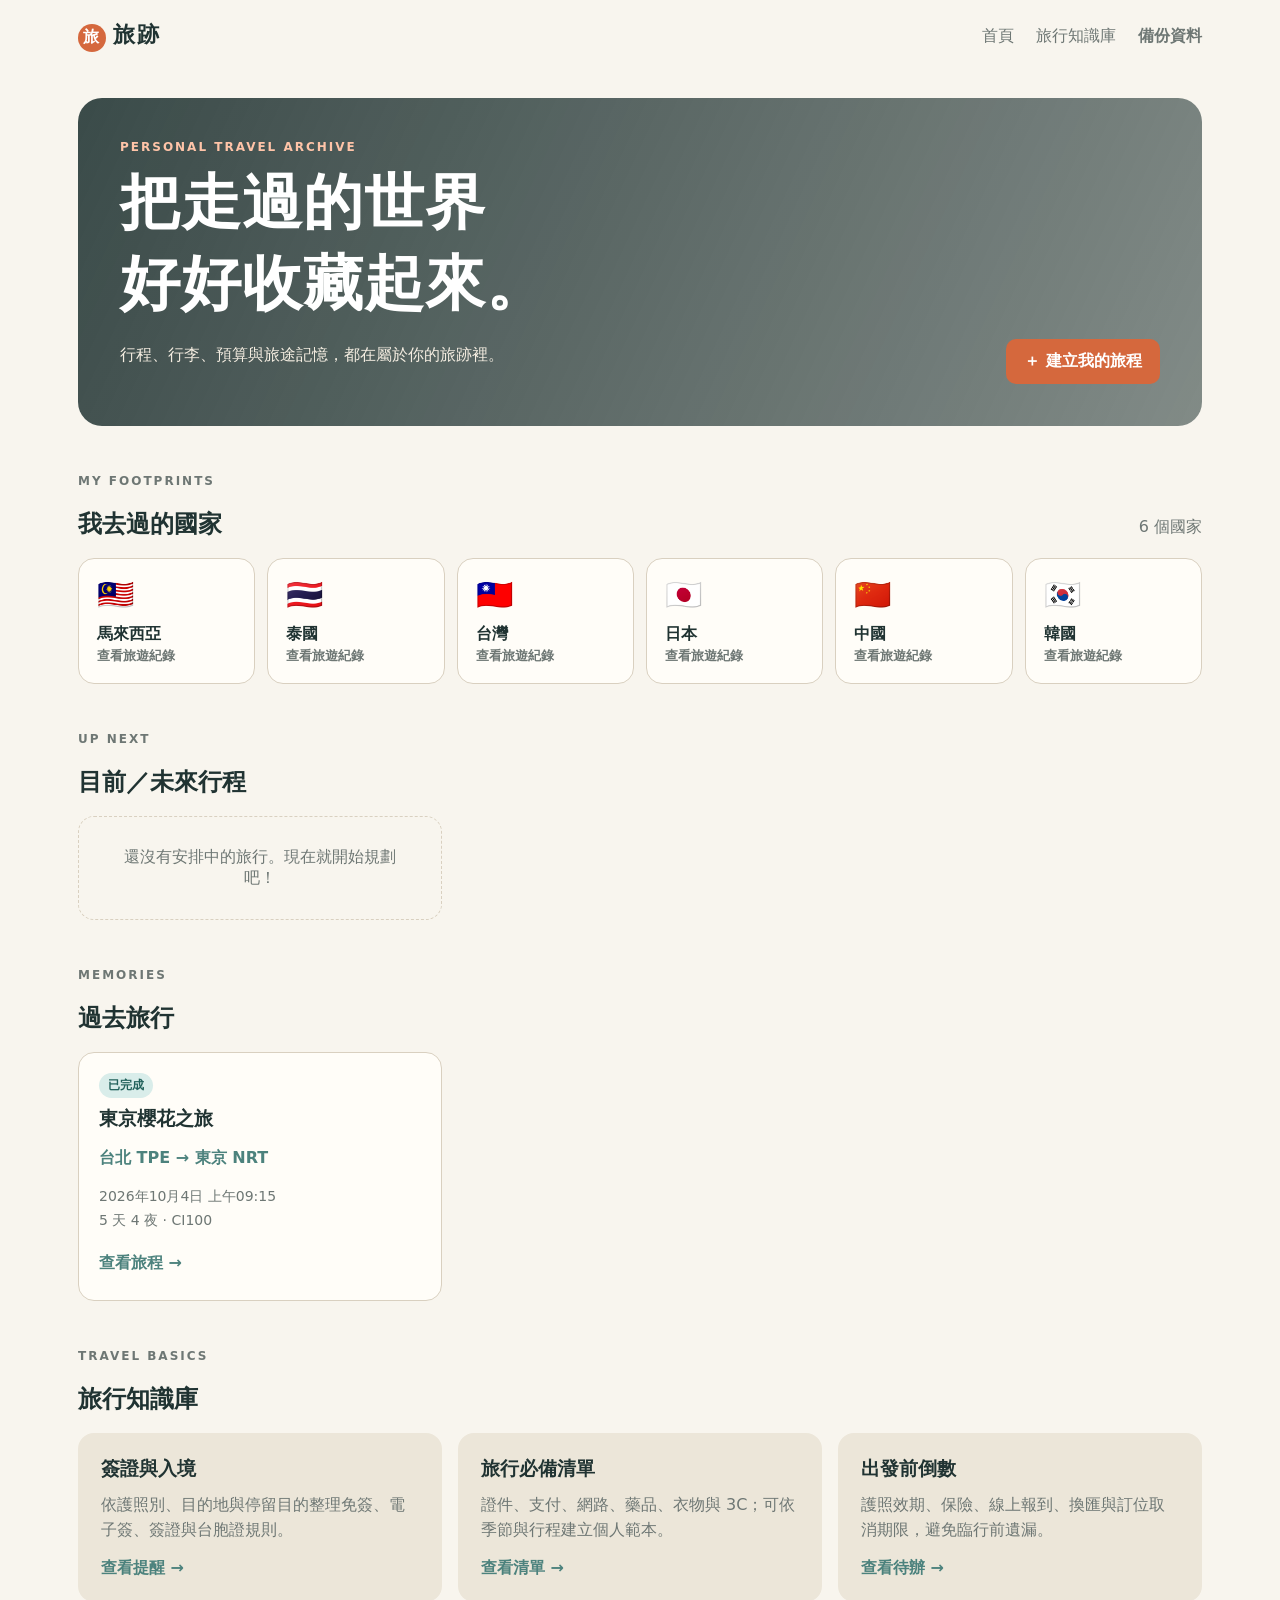
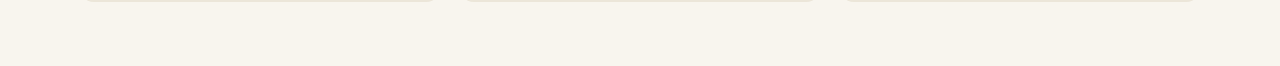
==== index.html @ 3a5c4a13 "Add files via upload" ====
<!doctype html>
<html lang="zh-Hant">
<head>
  <meta charset="UTF-8" />
  <meta name="viewport" content="width=device-width, initial-scale=1.0" />
  <title>旅跡｜我的旅行記錄</title>
  <link rel="stylesheet" href="styles.css" />
</head>
<body>
  <header class="topbar">
    <a class="brand" href="#home" aria-label="旅跡首頁"><span>旅</span>旅跡</a>
    <nav><a href="#home">首頁</a><a href="#knowledge">旅行知識庫</a><button id="backupBtn" class="link-button">備份資料</button></nav>
  </header>
  <main id="app"></main>
  <dialog id="tripDialog">
    <form id="tripForm" method="dialog">
      <div class="dialog-heading"><div><p class="eyebrow">新增旅程</p><h2>把下一段旅程寫下來</h2></div><button class="icon-button" value="cancel" aria-label="關閉">×</button></div>
      <div class="form-grid">
        <label>旅程標題<input required name="title" placeholder="例如：東京櫻花之旅" /></label>
        <label>目的國家<input required name="country" list="countryList" placeholder="日本" /></label>
        <label>出發地／機場<input required name="origin" placeholder="台北 TPE" /></label>
        <label>抵達地／機場<input required name="destination" placeholder="東京 NRT" /></label>
        <label>出發時間<input required name="startAt" type="datetime-local" /></label>
        <label>返程時間<input required name="endAt" type="datetime-local" /></label>
        <label>航空公司<input name="airline" placeholder="中華航空" /></label>
        <label>航班號碼<input name="flight" placeholder="CI100" /></label>
        <label>旅伴<input name="companions" placeholder="可輸入多位旅伴" /></label>
        <label>預算<input name="budget" type="number" min="0" placeholder="30000" /></label>
      </div>
      <fieldset><legend>自訂欄位</legend><div id="customFields"></div><button type="button" class="text-action" id="addFieldBtn">＋ 新增欄位</button></fieldset>
      <div class="dialog-actions"><button value="cancel" class="secondary">取消</button><button id="saveTripBtn" value="default">建立旅程</button></div>
    </form>
  </dialog>
  <datalist id="countryList"><option>馬來西亞</option><option>泰國</option><option>台灣</option><option>日本</option><option>中國</option><option>韓國</option></datalist>
  <input id="importInput" type="file" accept="application/json" hidden />
  <script src="app.js"></script>
</body>
</html>
---- styles.css ----
:root { --ink:#203332; --paper:#f8f5ee; --soft:#ece6d9; --orange:#d5683d; --teal:#4c827d; --line:#d9d0c0; --muted:#6e7774; }
* { box-sizing:border-box; } body { margin:0; background:var(--paper); color:var(--ink); font-family:"Microsoft JhengHei","Noto Sans TC",system-ui,sans-serif; } button,input { font:inherit; } button { cursor:pointer; }
.topbar { height:72px; display:flex; align-items:center; justify-content:space-between; max-width:1180px; margin:auto; padding:0 28px; } .brand { color:var(--ink); text-decoration:none; font-weight:800; font-size:22px; letter-spacing:2px; } .brand span { display:inline-grid; place-items:center; width:28px; height:28px; margin-right:7px; border-radius:50%; background:var(--orange); color:white; font-size:16px; }
nav { display:flex; gap:22px; align-items:center; } nav a,.link-button { border:0; background:none; color:var(--muted); text-decoration:none; padding:5px 0; }
main { max-width:1180px; padding:26px 28px 64px; margin:auto; } .hero { min-height:285px; padding:42px; display:flex; align-items:end; justify-content:space-between; background:linear-gradient(115deg,rgba(32,51,50,.88),rgba(32,51,50,.55)),url('https://images.unsplash.com/photo-1469474968028-56623f02e42e?auto=format&fit=crop&w=1600&q=80') center/cover; color:#fff; border-radius:24px; } .eyebrow { color:var(--orange); letter-spacing:2px; font-size:12px; font-weight:700; margin:0 0 9px; } .hero .eyebrow { color:#ffc4a8; } h1 { font-size:clamp(34px,5vw,60px); margin:0; letter-spacing:1px; } h2 { margin:0 0 18px; font-size:24px; } .hero p:last-child { max-width:530px; line-height:1.7; color:#f4ede1; }
button { border:0; border-radius:10px; padding:12px 18px; background:var(--orange); color:#fff; font-weight:700; } button:hover { filter:brightness(.95); } .secondary { background:var(--soft); color:var(--ink); } .section { margin-top:48px; } .section-title { display:flex; align-items:end; justify-content:space-between; gap:12px; } .section-title p { margin:0 0 20px; color:var(--muted); }
.country-grid { display:grid; grid-template-columns:repeat(6,1fr); gap:12px; } .country { min-height:120px; border:1px solid var(--line); border-radius:16px; background:#fffdf8; padding:18px; text-align:left; color:var(--ink); } .country:hover { border-color:var(--teal); transform:translateY(-2px); } .flag { font-size:30px; display:block; margin-bottom:12px; }.country small { color:var(--muted); }
.trip-grid { display:grid; grid-template-columns:repeat(3,1fr); gap:16px; } .trip-card { background:#fffdf8; border:1px solid var(--line); border-radius:16px; padding:20px; } .trip-card h3 { margin:8px 0; font-size:19px; }.trip-card .route { color:var(--teal); font-weight:700; }.meta { font-size:14px; color:var(--muted); line-height:1.7; }.status { display:inline-block; padding:4px 9px; border-radius:20px; background:#d9edea; color:#24635d; font-size:12px; font-weight:700; }.empty { border:1px dashed var(--line); border-radius:16px; padding:30px; text-align:center; color:var(--muted); }
.knowledge { display:grid; grid-template-columns:repeat(3,1fr); gap:16px; }.knowledge article { padding:23px; background:var(--soft); border-radius:16px; }.knowledge h3{margin:0 0 10px}.knowledge p{color:var(--muted);line-height:1.6;margin:0}.knowledge a{display:inline-block;margin-top:15px;color:var(--teal);font-weight:700;text-decoration:none}
dialog { width:min(760px,calc(100% - 30px)); border:0; border-radius:20px; padding:0; box-shadow:0 24px 80px #1b292855; } dialog::backdrop { background:#20333288; } dialog form { padding:28px; }.dialog-heading { display:flex; justify-content:space-between; align-items:start; }.dialog-heading h2{margin:0}.icon-button{background:transparent;color:var(--ink);font-size:28px;padding:0;line-height:1}.form-grid{display:grid;grid-template-columns:1fr 1fr;gap:15px;margin:25px 0}label{display:grid;gap:7px;font-size:14px;font-weight:700}input{width:100%;border:1px solid var(--line);border-radius:9px;padding:10px;background:#fffdf8;color:var(--ink)}fieldset{border:1px solid var(--line);border-radius:12px;padding:15px}legend{font-weight:700}.custom-row{display:grid;grid-template-columns:1fr 1fr auto;gap:8px;margin-bottom:8px}.text-action{background:transparent;color:var(--teal);padding:6px 0}.dialog-actions{display:flex;justify-content:end;gap:10px;margin-top:24px}
.detail-head { display:flex; justify-content:space-between; align-items:flex-start; gap:20px; }.detail-head h1{font-size:42px}.back{border:0;background:transparent;padding:0;color:var(--teal);font-weight:700}.notice-grid{display:grid;grid-template-columns:repeat(3,1fr);gap:15px}.notice{background:#fffdf8;border-left:4px solid var(--orange);padding:17px;border-radius:0 12px 12px 0}.notice p{color:var(--muted);margin:8px 0 0;line-height:1.6}.itinerary-row{display:grid;grid-template-columns:110px 1fr 1fr 1.5fr;gap:12px;padding:15px 0;border-bottom:1px solid var(--line)}
@media(max-width:750px){.topbar,main{padding-left:18px;padding-right:18px}.topbar nav a{display:none}.hero{padding:28px;min-height:320px;display:block}.hero button{margin-top:15px}.country-grid{grid-template-columns:repeat(2,1fr)}.trip-grid,.knowledge,.notice-grid{grid-template-columns:1fr}.form-grid{grid-template-columns:1fr}.itinerary-row{grid-template-columns:82px 1fr}.itinerary-row span:last-child{grid-column:2}.detail-head{display:block}.detail-head button{margin-top:15px}}
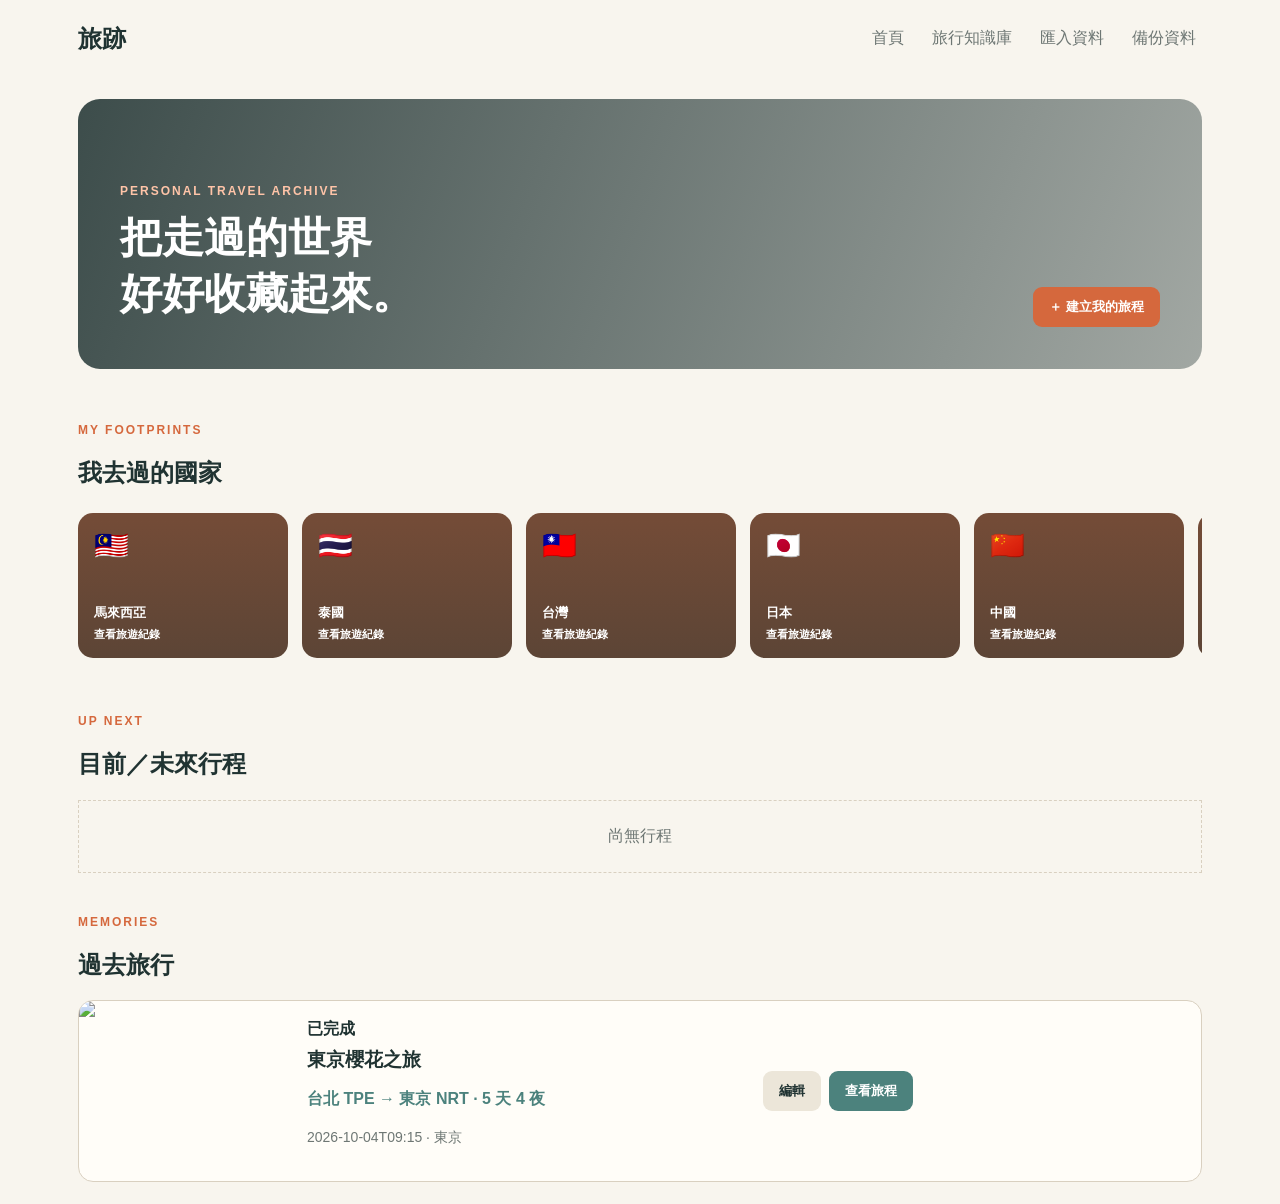
==== commit f6b8954a: "2.0" ====
--- a/index.html
+++ b/index.html
@@ -1,38 +1 @@
-<!doctype html>
-<html lang="zh-Hant">
-<head>
-  <meta charset="UTF-8" />
-  <meta name="viewport" content="width=device-width, initial-scale=1.0" />
-  <title>旅跡｜我的旅行記錄</title>
-  <link rel="stylesheet" href="styles.css" />
-</head>
-<body>
-  <header class="topbar">
-    <a class="brand" href="#home" aria-label="旅跡首頁"><span>旅</span>旅跡</a>
-    <nav><a href="#home">首頁</a><a href="#knowledge">旅行知識庫</a><button id="backupBtn" class="link-button">備份資料</button></nav>
-  </header>
-  <main id="app"></main>
-  <dialog id="tripDialog">
-    <form id="tripForm" method="dialog">
-      <div class="dialog-heading"><div><p class="eyebrow">新增旅程</p><h2>把下一段旅程寫下來</h2></div><button class="icon-button" value="cancel" aria-label="關閉">×</button></div>
-      <div class="form-grid">
-        <label>旅程標題<input required name="title" placeholder="例如：東京櫻花之旅" /></label>
-        <label>目的國家<input required name="country" list="countryList" placeholder="日本" /></label>
-        <label>出發地／機場<input required name="origin" placeholder="台北 TPE" /></label>
-        <label>抵達地／機場<input required name="destination" placeholder="東京 NRT" /></label>
-        <label>出發時間<input required name="startAt" type="datetime-local" /></label>
-        <label>返程時間<input required name="endAt" type="datetime-local" /></label>
-        <label>航空公司<input name="airline" placeholder="中華航空" /></label>
-        <label>航班號碼<input name="flight" placeholder="CI100" /></label>
-        <label>旅伴<input name="companions" placeholder="可輸入多位旅伴" /></label>
-        <label>預算<input name="budget" type="number" min="0" placeholder="30000" /></label>
-      </div>
-      <fieldset><legend>自訂欄位</legend><div id="customFields"></div><button type="button" class="text-action" id="addFieldBtn">＋ 新增欄位</button></fieldset>
-      <div class="dialog-actions"><button value="cancel" class="secondary">取消</button><button id="saveTripBtn" value="default">建立旅程</button></div>
-    </form>
-  </dialog>
-  <datalist id="countryList"><option>馬來西亞</option><option>泰國</option><option>台灣</option><option>日本</option><option>中國</option><option>韓國</option></datalist>
-  <input id="importInput" type="file" accept="application/json" hidden />
-  <script src="app.js"></script>
-</body>
-</html>
+<!doctype html><html lang="zh-Hant"><head><meta charset="UTF-8"><meta name="viewport" content="width=device-width,initial-scale=1"><title>旅跡｜旅行記錄</title><link rel="stylesheet" href="styles.css"></head><body><header><a href="#home" class="brand">旅跡</a><nav><a href="#home">首頁</a><a href="#knowledge">旅行知識庫</a><button id="import">匯入資料</button><button id="backup">備份資料</button></nav></header><main id="app"></main><input id="file" type="file" accept="application/json" hidden><dialog id="modal"></dialog><script src="app.js"></script></body></html>
--- a/styles.css
+++ b/styles.css
@@ -1,12 +1 @@
-:root { --ink:#203332; --paper:#f8f5ee; --soft:#ece6d9; --orange:#d5683d; --teal:#4c827d; --line:#d9d0c0; --muted:#6e7774; }
-* { box-sizing:border-box; } body { margin:0; background:var(--paper); color:var(--ink); font-family:"Microsoft JhengHei","Noto Sans TC",system-ui,sans-serif; } button,input { font:inherit; } button { cursor:pointer; }
-.topbar { height:72px; display:flex; align-items:center; justify-content:space-between; max-width:1180px; margin:auto; padding:0 28px; } .brand { color:var(--ink); text-decoration:none; font-weight:800; font-size:22px; letter-spacing:2px; } .brand span { display:inline-grid; place-items:center; width:28px; height:28px; margin-right:7px; border-radius:50%; background:var(--orange); color:white; font-size:16px; }
-nav { display:flex; gap:22px; align-items:center; } nav a,.link-button { border:0; background:none; color:var(--muted); text-decoration:none; padding:5px 0; }
-main { max-width:1180px; padding:26px 28px 64px; margin:auto; } .hero { min-height:285px; padding:42px; display:flex; align-items:end; justify-content:space-between; background:linear-gradient(115deg,rgba(32,51,50,.88),rgba(32,51,50,.55)),url('https://images.unsplash.com/photo-1469474968028-56623f02e42e?auto=format&fit=crop&w=1600&q=80') center/cover; color:#fff; border-radius:24px; } .eyebrow { color:var(--orange); letter-spacing:2px; font-size:12px; font-weight:700; margin:0 0 9px; } .hero .eyebrow { color:#ffc4a8; } h1 { font-size:clamp(34px,5vw,60px); margin:0; letter-spacing:1px; } h2 { margin:0 0 18px; font-size:24px; } .hero p:last-child { max-width:530px; line-height:1.7; color:#f4ede1; }
-button { border:0; border-radius:10px; padding:12px 18px; background:var(--orange); color:#fff; font-weight:700; } button:hover { filter:brightness(.95); } .secondary { background:var(--soft); color:var(--ink); } .section { margin-top:48px; } .section-title { display:flex; align-items:end; justify-content:space-between; gap:12px; } .section-title p { margin:0 0 20px; color:var(--muted); }
-.country-grid { display:grid; grid-template-columns:repeat(6,1fr); gap:12px; } .country { min-height:120px; border:1px solid var(--line); border-radius:16px; background:#fffdf8; padding:18px; text-align:left; color:var(--ink); } .country:hover { border-color:var(--teal); transform:translateY(-2px); } .flag { font-size:30px; display:block; margin-bottom:12px; }.country small { color:var(--muted); }
-.trip-grid { display:grid; grid-template-columns:repeat(3,1fr); gap:16px; } .trip-card { background:#fffdf8; border:1px solid var(--line); border-radius:16px; padding:20px; } .trip-card h3 { margin:8px 0; font-size:19px; }.trip-card .route { color:var(--teal); font-weight:700; }.meta { font-size:14px; color:var(--muted); line-height:1.7; }.status { display:inline-block; padding:4px 9px; border-radius:20px; background:#d9edea; color:#24635d; font-size:12px; font-weight:700; }.empty { border:1px dashed var(--line); border-radius:16px; padding:30px; text-align:center; color:var(--muted); }
-.knowledge { display:grid; grid-template-columns:repeat(3,1fr); gap:16px; }.knowledge article { padding:23px; background:var(--soft); border-radius:16px; }.knowledge h3{margin:0 0 10px}.knowledge p{color:var(--muted);line-height:1.6;margin:0}.knowledge a{display:inline-block;margin-top:15px;color:var(--teal);font-weight:700;text-decoration:none}
-dialog { width:min(760px,calc(100% - 30px)); border:0; border-radius:20px; padding:0; box-shadow:0 24px 80px #1b292855; } dialog::backdrop { background:#20333288; } dialog form { padding:28px; }.dialog-heading { display:flex; justify-content:space-between; align-items:start; }.dialog-heading h2{margin:0}.icon-button{background:transparent;color:var(--ink);font-size:28px;padding:0;line-height:1}.form-grid{display:grid;grid-template-columns:1fr 1fr;gap:15px;margin:25px 0}label{display:grid;gap:7px;font-size:14px;font-weight:700}input{width:100%;border:1px solid var(--line);border-radius:9px;padding:10px;background:#fffdf8;color:var(--ink)}fieldset{border:1px solid var(--line);border-radius:12px;padding:15px}legend{font-weight:700}.custom-row{display:grid;grid-template-columns:1fr 1fr auto;gap:8px;margin-bottom:8px}.text-action{background:transparent;color:var(--teal);padding:6px 0}.dialog-actions{display:flex;justify-content:end;gap:10px;margin-top:24px}
-.detail-head { display:flex; justify-content:space-between; align-items:flex-start; gap:20px; }.detail-head h1{font-size:42px}.back{border:0;background:transparent;padding:0;color:var(--teal);font-weight:700}.notice-grid{display:grid;grid-template-columns:repeat(3,1fr);gap:15px}.notice{background:#fffdf8;border-left:4px solid var(--orange);padding:17px;border-radius:0 12px 12px 0}.notice p{color:var(--muted);margin:8px 0 0;line-height:1.6}.itinerary-row{display:grid;grid-template-columns:110px 1fr 1fr 1.5fr;gap:12px;padding:15px 0;border-bottom:1px solid var(--line)}
-@media(max-width:750px){.topbar,main{padding-left:18px;padding-right:18px}.topbar nav a{display:none}.hero{padding:28px;min-height:320px;display:block}.hero button{margin-top:15px}.country-grid{grid-template-columns:repeat(2,1fr)}.trip-grid,.knowledge,.notice-grid{grid-template-columns:1fr}.form-grid{grid-template-columns:1fr}.itinerary-row{grid-template-columns:82px 1fr}.itinerary-row span:last-child{grid-column:2}.detail-head{display:block}.detail-head button{margin-top:15px}}
+:root{--ink:#203332;--paper:#f8f5ee;--soft:#ece6d9;--orange:#d5683d;--teal:#4c827d;--line:#d9d0c0;--muted:#6e7774}*{box-sizing:border-box}body{margin:0;background:var(--paper);color:var(--ink);font-family:"Microsoft JhengHei",sans-serif}header,main{max-width:1180px;margin:auto;padding:22px 28px}header{display:flex;justify-content:space-between;align-items:center}.brand{font-size:24px;font-weight:800;color:var(--ink);text-decoration:none}nav{display:flex;gap:16px;align-items:center}nav a,nav button,.text{background:none;border:0;color:var(--muted);text-decoration:none;padding:6px;font:inherit}button{border:0;border-radius:9px;padding:11px 16px;background:var(--orange);color:#fff;font-weight:700;cursor:pointer}.secondary{background:var(--soft);color:var(--ink)}.hero{background:linear-gradient(110deg,#203332dd,#20333266),url('https://images.unsplash.com/photo-1469474968028-56623f02e42e?auto=format&fit=crop&w=1600&q=80') center/cover;color:white;border-radius:22px;padding:42px;min-height:270px;display:flex;align-items:end;justify-content:space-between}.hero h1,h1{font-size:42px;margin:5px 0}.eyebrow{font-size:12px;letter-spacing:2px;color:var(--orange);font-weight:bold}.hero .eyebrow{color:#ffc4a8}.section{margin-top:42px}.head{display:flex;justify-content:space-between;align-items:center}.carousel{display:flex;overflow:auto;gap:14px;padding:4px 0 14px}.country{flex:0 0 210px;height:145px;border:0;border-radius:15px;background-size:cover;background-position:center;color:white;text-align:left;padding:16px;display:flex;flex-direction:column;justify-content:end}.country span{font-size:28px;margin-bottom:auto}.country small{margin-top:5px}.list{display:grid;gap:14px}.trip{display:flex;overflow:hidden;background:#fffdf8;border:1px solid var(--line);border-radius:15px;min-height:145px}.trip img{width:210px;object-fit:cover}.trip>div{padding:18px;flex:1}.trip h3{margin:7px 0}.route{color:var(--teal);font-weight:bold}.meta{color:var(--muted);line-height:1.6;font-size:14px}.actions{display:flex;align-items:center;gap:8px;padding:16px}.view{background:var(--teal)}.grid{display:grid;grid-template-columns:repeat(3,1fr);gap:14px}.card,.notice{background:#fffdf8;border:1px solid var(--line);border-radius:15px;padding:19px}.top{display:flex;justify-content:space-between;gap:8px}.notice{border-left:4px solid var(--orange)}.filters{display:flex;flex-wrap:wrap;gap:8px;margin:15px 0}.filter{background:#fffdf8;color:var(--ink);border:1px solid var(--line);padding:8px 13px}.active{background:var(--teal);color:#fff}.flight{display:grid;grid-template-columns:2fr repeat(4,1fr);gap:16px;background:#fffdf8;padding:20px;border-radius:15px;border:1px solid var(--line)}.table>div{display:grid;grid-template-columns:110px 1fr 1fr 1.5fr;gap:12px;padding:14px 0;border-bottom:1px solid var(--line)}.expense>div{grid-template-columns:1fr 1fr 1fr 2fr}.heading{color:var(--muted);font-size:13px;font-weight:bold}dialog{width:min(850px,96vw);border:0;border-radius:18px;padding:0;box-shadow:0 20px 70px #0006}dialog form,dialog article{padding:28px}label{display:grid;gap:6px;font-weight:bold;font-size:14px}input,textarea,select{width:100%;padding:9px;border:1px solid var(--line);border-radius:8px;font:inherit}.formgrid{display:grid;grid-template-columns:1fr 1fr;gap:12px;margin:18px 0}fieldset{margin:14px 0;border:1px solid var(--line);border-radius:10px}.entry{display:grid;grid-template-columns:repeat(6,1fr) auto;gap:6px;margin:6px 0}.cost{grid-template-columns:repeat(4,1fr) auto}.foot{display:flex;justify-content:end;margin-top:18px}.empty{border:1px dashed var(--line);padding:25px;text-align:center;color:var(--muted)}textarea{min-height:90px}@media(max-width:700px){header,main{padding:18px}nav a{display:none}.hero{display:block;padding:28px}.grid,.formgrid,.flight{grid-template-columns:1fr}.trip{display:grid}.trip img{width:100%;height:130px}.actions{padding-top:0}.table>div{grid-template-columns:85px 1fr}.table>div span:nth-child(n+3){grid-column:2}.entry{grid-template-columns:1fr}.flight>div:first-child{grid-column:auto}}
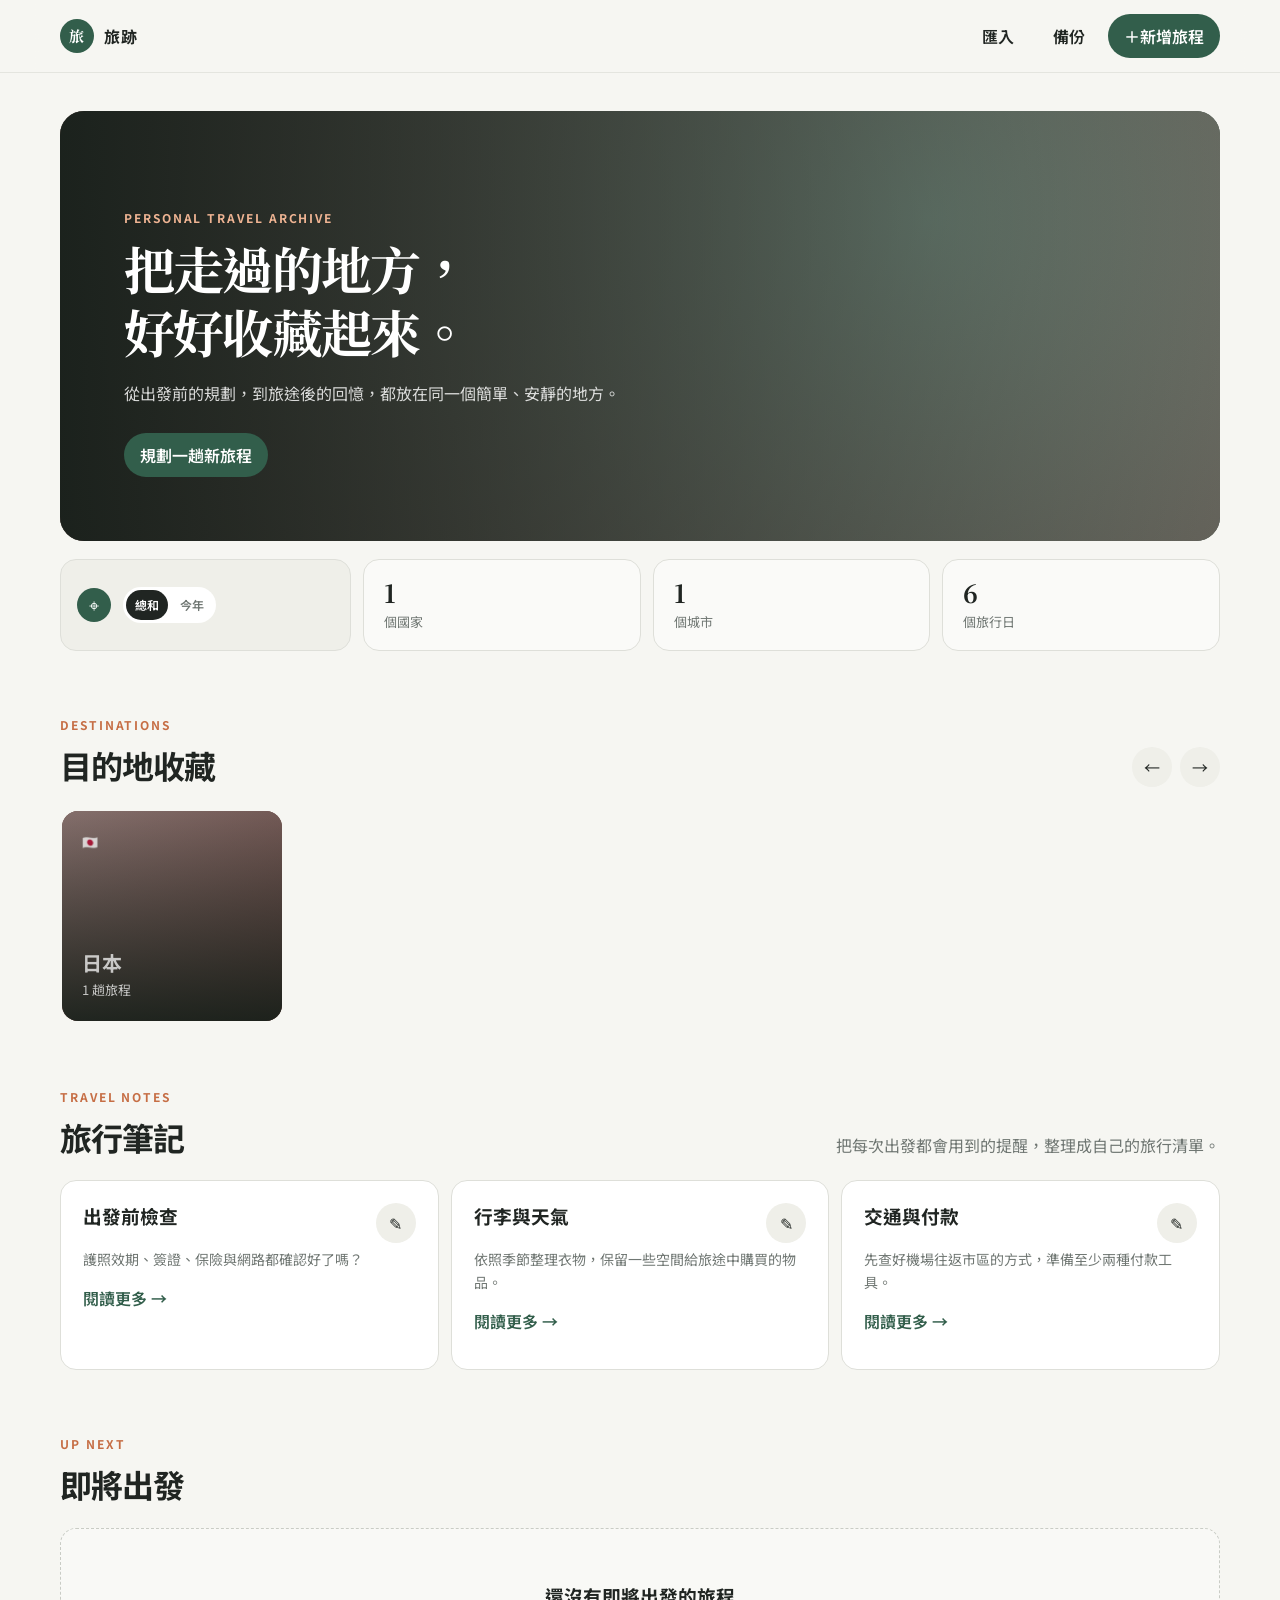
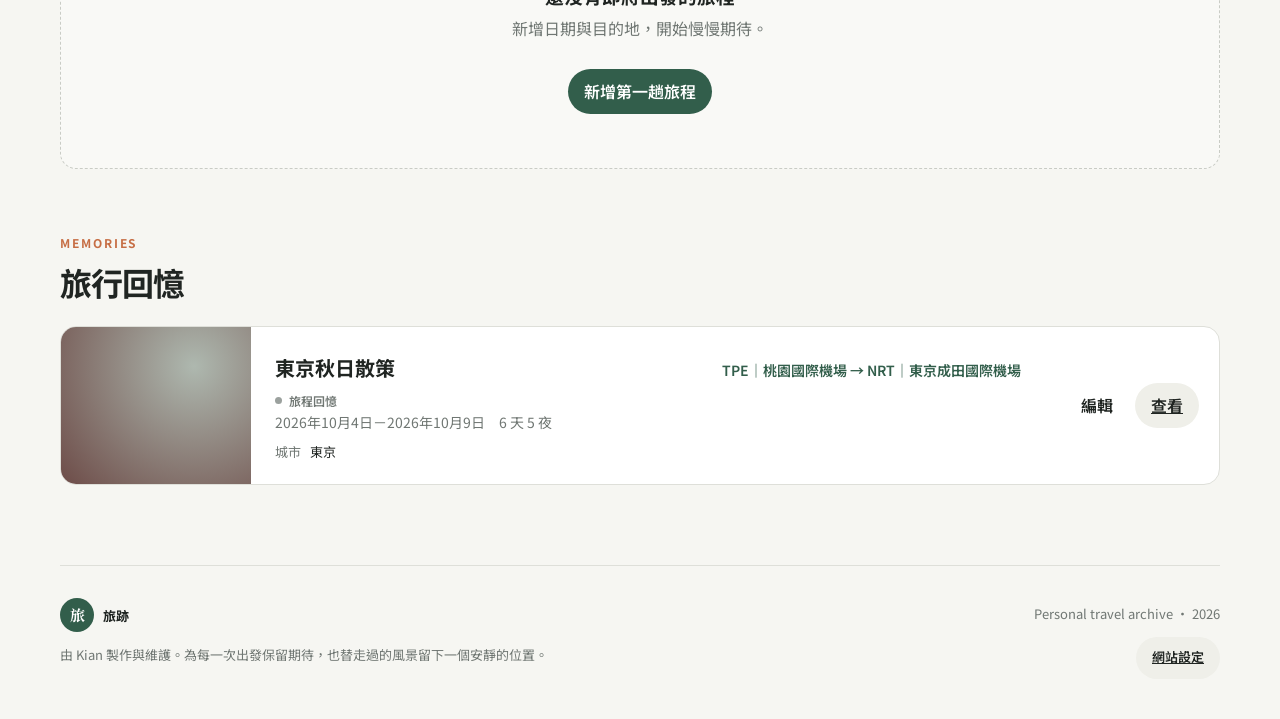
==== commit accda654: "3.0" ====
--- a/index.html
+++ b/index.html
@@ -1 +1,51 @@
-<!doctype html><html lang="zh-Hant"><head><meta charset="UTF-8"><meta name="viewport" content="width=device-width,initial-scale=1"><title>旅跡｜旅行記錄</title><link rel="stylesheet" href="styles.css"></head><body><header><a href="#home" class="brand">旅跡</a><nav><a href="#home">首頁</a><a href="#knowledge">旅行知識庫</a><button id="import">匯入資料</button><button id="backup">備份資料</button></nav></header><main id="app"></main><input id="file" type="file" accept="application/json" hidden><dialog id="modal"></dialog><script src="app.js"></script></body></html>
+<!doctype html>
+<html lang="zh-Hant">
+<head>
+  <meta charset="UTF-8">
+  <meta name="viewport" content="width=device-width, initial-scale=1">
+  <meta name="description" content="簡潔、好用的個人旅行紀錄與規劃工具。">
+  <meta name="theme-color" content="#f6f6f2">
+  <title>旅跡 · 我的旅行紀錄</title>
+  <link rel="preconnect" href="https://images.unsplash.com">
+  <link rel="stylesheet" href="styles.css">
+</head>
+<body>
+  <a class="skip-link" href="#app">跳到主要內容</a>
+  <header class="site-header">
+    <div class="nav-shell">
+      <a class="brand" href="#home" aria-label="旅跡首頁">
+        <span class="brand-mark" aria-hidden="true">旅</span>
+        <span>旅跡</span>
+      </a>
+      <div class="nav-actions">
+        <button class="button button-ghost desktop-only" id="import" type="button">匯入</button>
+        <button class="button button-ghost desktop-only" id="backup" type="button">備份</button>
+        <button class="button button-primary" id="new-trip" type="button">
+          <span aria-hidden="true">＋</span><span class="desktop-only">新增旅程</span><span class="mobile-only">新增</span>
+        </button>
+      </div>
+    </div>
+  </header>
+
+  <main id="app" tabindex="-1"></main>
+  <footer class="site-footer">
+    <div>
+      <a class="footer-brand" href="#home"><span class="brand-mark" aria-hidden="true">旅</span><span>旅跡</span></a>
+      <p>由 Kian 製作與維護。為每一次出發保留期待，也替走過的風景留下一個安靜的位置。</p>
+    </div>
+    <div class="footer-actions">
+      <span>Personal travel archive · 2026</span>
+      <a class="button button-soft" href="#settings">網站設定</a>
+    </div>
+  </footer>
+  <input id="file" type="file" accept="application/json,.json" hidden>
+
+  <dialog id="modal" aria-labelledby="modal-title">
+    <div id="modal-content"></div>
+  </dialog>
+
+  <div id="toast" class="toast" role="status" aria-live="polite"></div>
+  <script src="catalog.js"></script>
+  <script src="app.js"></script>
+</body>
+</html>
--- a/styles.css
+++ b/styles.css
@@ -1 +1,321 @@
-:root{--ink:#203332;--paper:#f8f5ee;--soft:#ece6d9;--orange:#d5683d;--teal:#4c827d;--line:#d9d0c0;--muted:#6e7774}*{box-sizing:border-box}body{margin:0;background:var(--paper);color:var(--ink);font-family:"Microsoft JhengHei",sans-serif}header,main{max-width:1180px;margin:auto;padding:22px 28px}header{display:flex;justify-content:space-between;align-items:center}.brand{font-size:24px;font-weight:800;color:var(--ink);text-decoration:none}nav{display:flex;gap:16px;align-items:center}nav a,nav button,.text{background:none;border:0;color:var(--muted);text-decoration:none;padding:6px;font:inherit}button{border:0;border-radius:9px;padding:11px 16px;background:var(--orange);color:#fff;font-weight:700;cursor:pointer}.secondary{background:var(--soft);color:var(--ink)}.hero{background:linear-gradient(110deg,#203332dd,#20333266),url('https://images.unsplash.com/photo-1469474968028-56623f02e42e?auto=format&fit=crop&w=1600&q=80') center/cover;color:white;border-radius:22px;padding:42px;min-height:270px;display:flex;align-items:end;justify-content:space-between}.hero h1,h1{font-size:42px;margin:5px 0}.eyebrow{font-size:12px;letter-spacing:2px;color:var(--orange);font-weight:bold}.hero .eyebrow{color:#ffc4a8}.section{margin-top:42px}.head{display:flex;justify-content:space-between;align-items:center}.carousel{display:flex;overflow:auto;gap:14px;padding:4px 0 14px}.country{flex:0 0 210px;height:145px;border:0;border-radius:15px;background-size:cover;background-position:center;color:white;text-align:left;padding:16px;display:flex;flex-direction:column;justify-content:end}.country span{font-size:28px;margin-bottom:auto}.country small{margin-top:5px}.list{display:grid;gap:14px}.trip{display:flex;overflow:hidden;background:#fffdf8;border:1px solid var(--line);border-radius:15px;min-height:145px}.trip img{width:210px;object-fit:cover}.trip>div{padding:18px;flex:1}.trip h3{margin:7px 0}.route{color:var(--teal);font-weight:bold}.meta{color:var(--muted);line-height:1.6;font-size:14px}.actions{display:flex;align-items:center;gap:8px;padding:16px}.view{background:var(--teal)}.grid{display:grid;grid-template-columns:repeat(3,1fr);gap:14px}.card,.notice{background:#fffdf8;border:1px solid var(--line);border-radius:15px;padding:19px}.top{display:flex;justify-content:space-between;gap:8px}.notice{border-left:4px solid var(--orange)}.filters{display:flex;flex-wrap:wrap;gap:8px;margin:15px 0}.filter{background:#fffdf8;color:var(--ink);border:1px solid var(--line);padding:8px 13px}.active{background:var(--teal);color:#fff}.flight{display:grid;grid-template-columns:2fr repeat(4,1fr);gap:16px;background:#fffdf8;padding:20px;border-radius:15px;border:1px solid var(--line)}.table>div{display:grid;grid-template-columns:110px 1fr 1fr 1.5fr;gap:12px;padding:14px 0;border-bottom:1px solid var(--line)}.expense>div{grid-template-columns:1fr 1fr 1fr 2fr}.heading{color:var(--muted);font-size:13px;font-weight:bold}dialog{width:min(850px,96vw);border:0;border-radius:18px;padding:0;box-shadow:0 20px 70px #0006}dialog form,dialog article{padding:28px}label{display:grid;gap:6px;font-weight:bold;font-size:14px}input,textarea,select{width:100%;padding:9px;border:1px solid var(--line);border-radius:8px;font:inherit}.formgrid{display:grid;grid-template-columns:1fr 1fr;gap:12px;margin:18px 0}fieldset{margin:14px 0;border:1px solid var(--line);border-radius:10px}.entry{display:grid;grid-template-columns:repeat(6,1fr) auto;gap:6px;margin:6px 0}.cost{grid-template-columns:repeat(4,1fr) auto}.foot{display:flex;justify-content:end;margin-top:18px}.empty{border:1px dashed var(--line);padding:25px;text-align:center;color:var(--muted)}textarea{min-height:90px}@media(max-width:700px){header,main{padding:18px}nav a{display:none}.hero{display:block;padding:28px}.grid,.formgrid,.flight{grid-template-columns:1fr}.trip{display:grid}.trip img{width:100%;height:130px}.actions{padding-top:0}.table>div{grid-template-columns:85px 1fr}.table>div span:nth-child(n+3){grid-column:2}.entry{grid-template-columns:1fr}.flight>div:first-child{grid-column:auto}}
+@import url('https://fonts.googleapis.com/css2?family=Noto+Sans+TC:wght@400;500;600;700&family=Noto+Serif+TC:wght@600;700&display=swap');
+
+:root {
+  --bg: #f6f6f2;
+  --surface: #ffffff;
+  --surface-soft: #efefe9;
+  --ink: #202522;
+  --muted: #707773;
+  --line: #dedfd9;
+  --accent: #325e4b;
+  --accent-hover: #284c3d;
+  --warm: #c66e45;
+  --danger: #a6433c;
+  --radius-sm: 10px;
+  --radius-md: 16px;
+  --radius-lg: 24px;
+  --shadow: 0 18px 55px rgba(27, 36, 31, .09);
+  --max: 1160px;
+}
+
+* { box-sizing: border-box; }
+html { scroll-behavior: smooth; }
+body {
+  margin: 0;
+  background: var(--bg);
+  color: var(--ink);
+  font-family: "Noto Sans TC", "Microsoft JhengHei", sans-serif;
+  line-height: 1.65;
+  -webkit-font-smoothing: antialiased;
+}
+button, input, textarea, select { font: inherit; }
+button, a { -webkit-tap-highlight-color: transparent; }
+button { cursor: pointer; }
+img { display: block; max-width: 100%; }
+h1, h2, h3, p { margin-top: 0; }
+h1, h2 { letter-spacing: -.035em; }
+h1 { font-family: "Noto Serif TC", serif; font-size: clamp(2rem, 4vw, 3.6rem); line-height: 1.22; }
+h2 { font-size: clamp(1.45rem, 2.5vw, 2rem); line-height: 1.3; }
+h3 { line-height: 1.4; }
+
+.skip-link { position: fixed; left: 16px; top: -60px; z-index: 99; padding: 10px 14px; background: var(--ink); color: white; border-radius: 8px; }
+.skip-link:focus { top: 12px; }
+.site-header { position: sticky; top: 0; z-index: 20; border-bottom: 1px solid rgba(222, 223, 217, .75); background: rgba(246, 246, 242, .88); backdrop-filter: blur(16px); }
+.nav-shell { width: min(calc(100% - 40px), var(--max)); min-height: 72px; margin: auto; display: flex; justify-content: space-between; align-items: center; gap: 24px; }
+.brand { justify-self: start; display: inline-flex; align-items: center; gap: 10px; color: var(--ink); text-decoration: none; font-weight: 700; letter-spacing: .04em; }
+.brand-mark { display: grid; place-items: center; width: 34px; height: 34px; border-radius: 50%; background: var(--accent); color: white; font-family: "Noto Serif TC", serif; font-size: 15px; }
+.nav-actions { justify-self: end; display: flex; align-items: center; gap: 7px; }
+.mobile-only { display: none; }
+
+main { width: min(calc(100% - 40px), var(--max)); margin: auto; padding: 38px 0 80px; }
+.button { min-height: 42px; border: 0; border-radius: 999px; padding: 9px 16px; font-weight: 600; color: var(--ink); background: transparent; transition: transform .18s, background .18s, color .18s; }
+.button:hover { transform: translateY(-1px); }
+.button:focus-visible, a:focus-visible, input:focus-visible, textarea:focus-visible, select:focus-visible { outline: 3px solid rgba(50, 94, 75, .28); outline-offset: 2px; }
+.button-primary { background: var(--accent); color: white; }
+.button-primary:hover { background: var(--accent-hover); }
+.button-soft { background: var(--surface-soft); }
+.button-ghost:hover { background: var(--surface-soft); }
+.button-danger { color: var(--danger); background: #faeeec; }
+.icon-button { display: grid; place-items: center; width: 40px; height: 40px; padding: 0; border: 0; border-radius: 50%; background: var(--surface-soft); color: var(--ink); }
+
+.hero { position: relative; isolation: isolate; min-height: 430px; display: flex; align-items: flex-end; overflow: hidden; border-radius: var(--radius-lg); background: #33443d; color: white; }
+.hero::after { content: ""; position: absolute; inset: 0; z-index: -1; background: linear-gradient(90deg, rgba(15, 27, 22, .87), rgba(15, 27, 22, .18)), var(--hero-image) center/cover, radial-gradient(circle at 75% 25%, #7f9285, var(--fallback)); }
+.hero-content { max-width: 680px; padding: clamp(30px, 6vw, 64px); }
+.hero h1 { margin-bottom: 18px; }
+.hero p:not(.eyebrow) { max-width: 520px; margin-bottom: 26px; color: rgba(255,255,255,.82); }
+.eyebrow { margin-bottom: 10px; color: var(--warm); font-size: 12px; font-weight: 700; letter-spacing: .16em; text-transform: uppercase; }
+.hero .eyebrow { color: #efb493; }
+
+.section { margin-top: 64px; }
+.section-head { display: flex; justify-content: space-between; align-items: end; gap: 20px; margin-bottom: 22px; }
+.section-head h1, .section-head h2, .section-head p:last-child { margin-bottom: 0; }
+.section-copy { max-width: 580px; color: var(--muted); }
+.stats { display: grid; grid-template-columns: 1.05fr repeat(3, 1fr); gap: 12px; margin: 18px 0 0; }
+.stat { padding: 17px 20px; border: 1px solid var(--line); border-radius: var(--radius-md); background: rgba(255,255,255,.52); }
+.stat b { display: block; font-family: "Noto Serif TC", serif; font-size: 25px; line-height: 1.2; }
+.stat span { color: var(--muted); font-size: 13px; }
+.stats-scope { display: flex; align-items: center; gap: 12px; padding: 12px 16px; border: 1px solid var(--line); border-radius: var(--radius-md); background: var(--surface-soft); }
+.scope-mark { display: grid; place-items: center; flex: 0 0 34px; width: 34px; height: 34px; border-radius: 50%; background: var(--accent); color: white; font-size: 18px; }
+.stats-scope > div { display: flex; gap: 3px; padding: 3px; border-radius: 999px; background: white; }
+.stats-scope button { border: 0; border-radius: 999px; padding: 5px 9px; background: transparent; color: var(--muted); font-size: 12px; font-weight: 600; }
+.stats-scope button.active { background: var(--ink); color: white; }
+
+.carousel-controls { display: flex; gap: 8px; }
+.country-carousel { display: flex; gap: 14px; overflow-x: auto; scroll-snap-type: x mandatory; scrollbar-width: none; padding: 2px; }
+.country-carousel::-webkit-scrollbar { display: none; }
+.country-card { position: relative; isolation: isolate; flex: 0 0 calc((100% - 56px) / 5); min-width: 0; min-height: 210px; display: flex; flex-direction: column; justify-content: space-between; overflow: hidden; scroll-snap-align: start; border: 0; border-radius: var(--radius-md); padding: 20px; background: var(--fallback, #384a42); color: white; text-align: left; }
+.country-card::before { content: ""; position: absolute; inset: 0; z-index: -1; background: linear-gradient(180deg, rgba(13,25,19,.10), rgba(13,25,19,.83)), var(--image) center/cover, linear-gradient(135deg, color-mix(in srgb, var(--fallback), white 25%), var(--fallback)); transition: transform .45s ease; }
+.country-card:hover::before { transform: scale(1.04); }
+.country-card strong { font-size: 20px; }
+.country-card span { color: rgba(255,255,255,.73); font-size: 13px; }
+.country-emoji { font-size: 25px; }
+
+.trip-list { display: grid; gap: 12px; }
+.trip-card { display: grid; grid-template-columns: 190px 1fr auto; min-height: 156px; overflow: hidden; border: 1px solid var(--line); border-radius: var(--radius-md); background: var(--surface); }
+.trip-card.upcoming-card { grid-template-columns: 104px 190px 1fr auto; }
+.trip-countdown { display: flex; flex-direction: column; align-items: center; justify-content: center; padding: 14px; border-right: 1px solid var(--line); background: var(--surface-soft); text-align: center; }
+.trip-countdown b { font-family: "Noto Serif TC", serif; font-size: 28px; line-height: 1; color: var(--accent); }
+.trip-countdown span { margin-top: 7px; color: var(--muted); font-size: 11px; }
+.trip-thumb { width: 100%; height: 100%; background: var(--image) center/cover, radial-gradient(circle at 70% 25%, #aeb8af, var(--fallback)); }
+.trip-body { padding: 22px 24px; }
+.trip-body h3 { margin: 0; font-size: 20px; }
+.trip-title-row { display: flex; justify-content: space-between; align-items: baseline; gap: 20px; margin: 5px 0 9px; }
+.trip-meta { display: flex; flex-wrap: wrap; gap: 6px 14px; margin: 0; color: var(--muted); font-size: 14px; }
+.trip-route { flex: 0 1 auto; margin: 0; color: var(--accent); font-size: 14px; font-weight: 600; text-align: right; }
+.trip-cities { margin: 7px 0 0; color: var(--ink); font-size: 13px; }
+.trip-cities span { margin-right: 9px; color: var(--muted); }
+.trip-actions { display: flex; align-items: center; gap: 6px; padding: 20px; }
+.status { display: inline-flex; align-items: center; gap: 7px; color: var(--muted); font-size: 12px; font-weight: 600; }
+.status::before { content: ""; width: 7px; height: 7px; border-radius: 50%; background: var(--warm); }
+.status.past::before { background: #9ba19e; }
+.record-row { display: flex; align-items: center; flex-wrap: wrap; gap: 9px; }
+.record-row h1 { margin-bottom: 0; }
+.record-state { display: inline-flex; align-items: center; border-radius: 999px; padding: 4px 9px; background: #fff1db; color: #8b5a1f; font-size: 11px; font-weight: 700; }
+
+.empty { padding: 54px 24px; border: 1px dashed #c9ccc5; border-radius: var(--radius-md); color: var(--muted); text-align: center; background: rgba(255,255,255,.35); }
+.empty h3 { margin-bottom: 6px; color: var(--ink); }
+.empty .button { margin-top: 12px; }
+
+.page-intro { padding: 28px 0 12px; }
+.page-intro h1 { margin-bottom: 12px; }
+.cover-strip { height: 260px; margin-top: 26px; border-radius: var(--radius-lg); background: linear-gradient(90deg, rgba(20,34,27,.72), rgba(20,34,27,.08)), var(--cover) center/cover, radial-gradient(circle at 80% 25%, #aeb8af, var(--fallback)); }
+.filters { display: flex; flex-wrap: wrap; gap: 8px; margin-bottom: 20px; }
+.filter { min-height: 38px; border: 1px solid var(--line); border-radius: 999px; padding: 7px 14px; background: var(--surface); color: var(--muted); }
+.filter.active { border-color: var(--accent); background: var(--accent); color: white; }
+.note-grid { display: grid; grid-template-columns: repeat(3, 1fr); gap: 12px; }
+.note-card { min-height: 190px; padding: 22px; border: 1px solid var(--line); border-radius: var(--radius-md); background: var(--surface); }
+.note-card p { color: var(--muted); font-size: 14px; }
+.note-card .topline { display: flex; justify-content: space-between; gap: 12px; }
+.text-button { border: 0; padding: 0; background: none; color: var(--accent); font-weight: 600; }
+
+.trip-hero { display: grid; grid-template-columns: 1.3fr .7fr; overflow: hidden; border: 1px solid var(--line); border-radius: var(--radius-lg); background: var(--surface); }
+.trip-hero-copy { padding: clamp(28px, 5vw, 56px); }
+.trip-hero-image { min-height: 330px; background: var(--trip-image) center/cover, radial-gradient(circle at 70% 25%, #aeb8af, var(--fallback)); }
+.trip-hero h1 { margin-bottom: 12px; }
+.route-large { margin-bottom: 26px; color: var(--accent); font-weight: 600; }
+.detail-grid { display: grid; grid-template-columns: repeat(2, 1fr); gap: 16px 28px; }
+.detail-grid span { display: block; color: var(--muted); font-size: 12px; }
+.detail-grid b { font-size: 14px; }
+.table-card { overflow: hidden; border: 1px solid var(--line); border-radius: var(--radius-md); background: var(--surface); }
+.data-row { display: grid; grid-template-columns: 140px 1.15fr 1fr 1.6fr; gap: 20px; padding: 18px 22px; border-bottom: 1px solid var(--line); }
+.data-row:last-child { border-bottom: 0; }
+.data-row.header { padding-block: 12px; background: var(--surface-soft); color: var(--muted); font-size: 12px; font-weight: 700; }
+.expense-row { grid-template-columns: 1.05fr 1.15fr .55fr .65fr 1.6fr; }
+.expense-row small { display: block; margin-top: 3px; color: var(--accent); font-weight: 700; }
+.total { display: flex; justify-content: flex-end; gap: 24px; padding: 18px 22px; border-top: 1px solid var(--line); background: var(--surface-soft); }
+.total strong { font-size: 20px; }
+
+.day-list { display: grid; gap: 14px; }
+.day-card { display: grid; grid-template-columns: 150px 1fr; overflow: hidden; border: 1px solid var(--line); border-radius: var(--radius-md); background: var(--surface); }
+.day-date { padding: 22px; background: var(--surface-soft); }
+.day-date span, .day-date b { display: block; }
+.day-date span { font-family: "Noto Serif TC", serif; font-size: 20px; font-weight: 700; }
+.day-date b { margin-top: 5px; color: var(--muted); font-size: 12px; }
+.day-items { padding: 4px 22px; }
+.timeline-item { display: grid; grid-template-columns: 70px minmax(220px, 1fr) minmax(180px, .7fr); gap: 18px; padding: 20px 0; border-bottom: 1px solid var(--line); }
+.timeline-item:last-child { border-bottom: 0; }
+.timeline-item time { color: var(--accent); font-weight: 700; }
+.timeline-item h3 { margin-bottom: 4px; }
+.timeline-item p { margin: 0; color: var(--muted); font-size: 14px; }
+.timeline-item .transport { color: var(--ink); }
+.timeline-item a { color: var(--accent); font-size: 13px; font-weight: 600; }
+
+.check-progress { height: 8px; overflow: hidden; border-radius: 999px; background: var(--surface-soft); }
+.check-progress span { display: block; width: var(--progress); height: 100%; border-radius: inherit; background: var(--accent); }
+.checklist-view { display: grid; grid-template-columns: repeat(4, 1fr); gap: 12px; margin-top: 18px; }
+.checklist-view article { padding: 20px; border: 1px solid var(--line); border-radius: var(--radius-md); background: var(--surface); }
+.checklist-view h3 { margin-bottom: 12px; font-size: 16px; }
+.read-check { display: flex; grid-template-columns: none; align-items: center; gap: 9px; margin-top: 9px; color: var(--muted); font-weight: 400; }
+.read-check input { width: 17px; min-height: 17px; accent-color: var(--accent); }
+
+dialog { width: min(900px, calc(100vw - 32px)); max-height: calc(100vh - 32px); overflow: hidden; border: 0; border-radius: var(--radius-lg); padding: 0; background: var(--surface); box-shadow: var(--shadow); }
+dialog.modal-wide { width: min(1120px, calc(100vw - 32px)); }
+dialog::backdrop { background: rgba(24, 30, 27, .48); backdrop-filter: blur(4px); }
+.modal-shell { display: flex; flex-direction: column; max-height: calc(100vh - 32px); }
+.modal-head { display: flex; justify-content: space-between; align-items: center; padding: 22px 26px; border-bottom: 1px solid var(--line); }
+.modal-head h2 { margin: 0; font-size: 21px; }
+.modal-body { overflow-y: auto; padding: 26px; }
+.modal-foot { display: flex; justify-content: space-between; gap: 10px; padding: 18px 26px; border-top: 1px solid var(--line); background: var(--surface); }
+.modal-foot-right { display: flex; gap: 8px; margin-left: auto; }
+.form-grid { display: grid; grid-template-columns: repeat(2, 1fr); gap: 16px; }
+.form-grid > label { align-self: start; }
+label { display: grid; gap: 7px; color: var(--ink); font-size: 13px; font-weight: 600; }
+label.full { grid-column: 1 / -1; }
+input, textarea, select { width: 100%; min-height: 44px; border: 1px solid var(--line); border-radius: var(--radius-sm); padding: 10px 12px; background: white; color: var(--ink); }
+textarea { min-height: 100px; resize: vertical; }
+input::placeholder, textarea::placeholder { color: #adb1ae; }
+.subform { margin-top: 28px; padding-top: 24px; border-top: 1px solid var(--line); }
+.subform-head { display: flex; justify-content: space-between; align-items: center; margin-bottom: 12px; }
+.subform-head h3 { margin: 0; }
+.entry { display: grid; grid-template-columns: 1fr .7fr 1.2fr 1fr 1.4fr auto; gap: 7px; margin-bottom: 8px; }
+.expense-entry { grid-template-columns: 1.05fr .8fr .6fr .72fr 1.5fr auto; }
+.entry .icon-button { align-self: center; color: var(--danger); }
+.field-label { display: block; margin-bottom: 8px; font-size: 13px; font-weight: 600; }
+.city-chips { display: flex; flex-wrap: wrap; gap: 8px; }
+.city-chip { display: block; }
+.city-chip input { position: absolute; opacity: 0; pointer-events: none; }
+.city-chip span { display: block; padding: 7px 12px; border: 1px solid var(--line); border-radius: 999px; background: white; color: var(--muted); font-weight: 500; cursor: pointer; }
+.city-chip input:checked + span { border-color: var(--accent); background: var(--accent); color: white; }
+.expense-labels { display: grid; grid-template-columns: 1.05fr .8fr .6fr .72fr 1.5fr 40px; gap: 7px; margin-bottom: 6px; padding: 0 4px; color: var(--muted); font-size: 11px; font-weight: 700; }
+
+.editor-tabs { position: sticky; top: -26px; z-index: 4; display: flex; gap: 6px; margin: -26px -26px 26px; padding: 12px 26px; border-bottom: 1px solid var(--line); background: var(--surface); }
+.editor-tabs button { border: 0; border-radius: 999px; padding: 9px 14px; background: transparent; color: var(--muted); font-weight: 600; }
+.editor-tabs button.active { background: var(--accent); color: white; }
+.completion-notice { margin: -8px 0 20px; padding: 10px 13px; border-radius: var(--radius-sm); background: #fff1db; color: #79501f; font-size: 13px; font-weight: 600; }
+.panel-intro { display: flex; justify-content: space-between; gap: 20px; align-items: start; margin-bottom: 20px; }
+.panel-intro h3 { margin-bottom: 4px; }
+.panel-intro p { margin: 0; color: var(--muted); }
+.day-editor { margin-bottom: 16px; padding: 18px; border: 1px solid var(--line); border-radius: var(--radius-md); background: #fbfbf8; }
+.day-editor-head { display: flex; justify-content: space-between; align-items: end; gap: 14px; margin-bottom: 14px; }
+.day-editor-head > div { display: flex; gap: 7px; }
+.time-list { display: grid; gap: 10px; }
+.time-editor { display: grid; grid-template-columns: minmax(0, 1.5fr) minmax(200px, .7fr) auto; gap: 12px; padding: 14px; border-radius: var(--radius-sm); background: white; box-shadow: inset 0 0 0 1px var(--line); }
+.time-main { display: grid; grid-template-columns: 120px 1fr; gap: 10px; }
+.time-main label:nth-child(n+2) { grid-column: 1 / -1; }
+.time-main textarea { min-height: 74px; }
+.time-note { grid-template-rows: auto 1fr; height: 100%; }
+.time-note textarea { height: 100%; min-height: 0; }
+.check-group-editor { margin-bottom: 14px; padding: 16px; border: 1px solid var(--line); border-radius: var(--radius-md); }
+.check-group-head { display: flex; justify-content: space-between; gap: 12px; margin-bottom: 10px; }
+.check-group-head .check-category { max-width: 280px; font-weight: 700; }
+.check-items { display: grid; grid-template-columns: repeat(2, 1fr); gap: 8px; }
+.check-edit { display: grid; grid-template-columns: auto 1fr auto; align-items: center; gap: 8px; }
+.check-edit input[type="checkbox"] { width: 18px; min-height: 18px; accent-color: var(--accent); }
+
+.settings-intro { max-width: 720px; }
+.settings-grid { display: grid; grid-template-columns: 1fr 1fr; gap: 14px; margin-top: 26px; }
+.settings-card { padding: 24px; border: 1px solid var(--line); border-radius: var(--radius-md); background: var(--surface); }
+.settings-card h2 { margin-bottom: 5px; font-size: 20px; }
+.settings-card > p, .settings-card-head p { margin-bottom: 18px; color: var(--muted); font-size: 14px; }
+.settings-wide { grid-column: 1 / -1; }
+.settings-card-head { display: flex; justify-content: space-between; gap: 18px; align-items: start; }
+.form-actions { display: flex; justify-content: flex-end; margin-top: 14px; }
+.tall-textarea { min-height: 280px; }
+.template-row { display: grid; grid-template-columns: .65fr 1.5fr auto; gap: 12px; align-items: start; padding: 14px 0; border-bottom: 1px solid var(--line); }
+.template-row textarea { min-height: 90px; }
+
+.site-footer { width: min(calc(100% - 40px), var(--max)); display: flex; justify-content: space-between; align-items: end; gap: 40px; margin: 0 auto 28px; padding: 32px 0 12px; border-top: 1px solid var(--line); color: var(--muted); font-size: 13px; }
+.site-footer > div:first-child { max-width: 560px; }
+.footer-brand { display: inline-flex; align-items: center; gap: 9px; margin-bottom: 12px; color: var(--ink); text-decoration: none; font-weight: 700; }
+.footer-actions { display: flex; flex-direction: column; align-items: flex-end; gap: 12px; }
+.helper { margin: 5px 0 0; color: var(--muted); font-size: 12px; }
+.toast { position: fixed; right: 24px; bottom: 24px; z-index: 50; transform: translateY(20px); opacity: 0; pointer-events: none; padding: 12px 17px; border-radius: 12px; background: var(--ink); color: white; box-shadow: var(--shadow); font-size: 14px; transition: .22s ease; }
+.toast.show { transform: translateY(0); opacity: 1; }
+
+@media (max-width: 900px) {
+  .country-card { flex-basis: calc((100% - 28px) / 3.18); }
+  .note-grid { grid-template-columns: 1fr; }
+  .trip-hero { grid-template-columns: 1fr; }
+  .trip-hero-image { min-height: 220px; order: -1; }
+  .entry, .expense-entry { grid-template-columns: 1fr 1fr; padding: 14px; border: 1px solid var(--line); border-radius: var(--radius-sm); }
+  .entry .icon-button { justify-self: end; }
+  .expense-labels { display: none; }
+  .timeline-item { grid-template-columns: 60px 1fr; }
+  .timeline-item > p { grid-column: 2; }
+  .checklist-view { grid-template-columns: repeat(2, 1fr); }
+  .time-editor { grid-template-columns: 1fr; }
+  .time-note textarea { min-height: 90px; }
+  .stats { grid-template-columns: repeat(2, 1fr); }
+}
+
+@media (max-width: 680px) {
+  .desktop-only { display: none; }
+  .mobile-only { display: inline; }
+  .nav-shell { width: min(calc(100% - 24px), var(--max)); min-height: 64px; gap: 8px; }
+  .brand > span:last-child { display: none; }
+  main { width: min(calc(100% - 24px), var(--max)); padding-top: 20px; }
+  .hero { min-height: 440px; }
+  .hero::after { background: linear-gradient(0deg, rgba(15,27,22,.9), rgba(15,27,22,.18)), var(--hero-image) center/cover, radial-gradient(circle at 75% 25%, #7f9285, var(--fallback)); }
+  .hero-content { padding: 28px; }
+  .section { margin-top: 48px; }
+  .section-head { align-items: start; }
+  .stats { grid-template-columns: repeat(3, 1fr); }
+  .stats-scope { grid-column: 1 / -1; justify-content: space-between; padding-block: 9px; }
+  .stat { padding: 14px 10px; text-align: center; }
+  .country-carousel { margin-right: -12px; padding-right: 12px; }
+  .country-card { flex: 0 0 84%; }
+  .trip-card, .trip-card.upcoming-card { position: relative; grid-template-columns: 1fr; }
+  .trip-thumb { grid-row: 1; min-height: 190px; }
+  .trip-countdown { position: absolute; top: 12px; left: 12px; z-index: 2; min-width: 76px; min-height: 68px; padding: 9px; border: 0; border-radius: 12px; background: rgba(255,255,255,.92); box-shadow: 0 6px 20px rgba(0,0,0,.12); }
+  .trip-countdown b { font-size: 22px; }
+  .trip-countdown span { margin-top: 3px; }
+  .trip-body { padding: 17px; }
+  .trip-title-row { display: block; }
+  .trip-title-row h3 { margin-bottom: 5px; }
+  .trip-route { text-align: left; }
+  .trip-actions { grid-column: 1; justify-content: flex-end; padding: 0 14px 14px; }
+  .cover-strip { height: 190px; }
+  .detail-grid, .form-grid { grid-template-columns: 1fr; }
+  label.full { grid-column: auto; }
+  .data-row, .data-row.expense-row { grid-template-columns: 90px 1fr; gap: 8px 16px; }
+  .data-row.header { display: none; }
+  .data-row > span:nth-child(n+3) { grid-column: 2; }
+  .modal-head, .modal-body, .modal-foot { padding-left: 18px; padding-right: 18px; }
+  .entry, .expense-entry { grid-template-columns: 1fr; }
+  .day-card { grid-template-columns: 1fr; }
+  .day-date { padding: 16px 18px; }
+  .timeline-item { grid-template-columns: 52px 1fr; gap: 10px; }
+  .checklist-view, .check-items, .settings-grid { grid-template-columns: 1fr; }
+  #notes .section-head { margin-bottom: 16px; }
+  .notes-copy { display: none; }
+  #notes .note-grid { display: flex; gap: 12px; overflow-x: auto; scroll-snap-type: x mandatory; margin-right: -12px; padding-right: 12px; scrollbar-width: none; }
+  #notes .note-grid::-webkit-scrollbar { display: none; }
+  #notes .note-card { flex: 0 0 86%; scroll-snap-align: start; }
+  .settings-wide { grid-column: auto; }
+  .settings-card, .day-editor { padding: 16px; }
+  .settings-card-head, .panel-intro, .day-editor-head { align-items: stretch; flex-direction: column; }
+  .time-main { grid-template-columns: 1fr; }
+  .time-main label:nth-child(n+2) { grid-column: auto; }
+  .template-row { grid-template-columns: 1fr auto; }
+  .template-row label:nth-child(2) { grid-column: 1; }
+  .template-row .icon-button { grid-column: 2; grid-row: 1; }
+  .editor-tabs { overflow-x: auto; margin-inline: -18px; padding-inline: 18px; }
+  .editor-tabs button { flex: 1 0 auto; padding-inline: 10px; font-size: 12px; }
+  .site-footer { width: min(calc(100% - 24px), var(--max)); align-items: start; flex-direction: column; gap: 20px; }
+  .footer-actions { align-items: start; }
+  .toast { right: 12px; bottom: 12px; left: 12px; text-align: center; }
+}
+
+@media (prefers-reduced-motion: reduce) {
+  *, *::before, *::after { scroll-behavior: auto !important; transition: none !important; }
+}
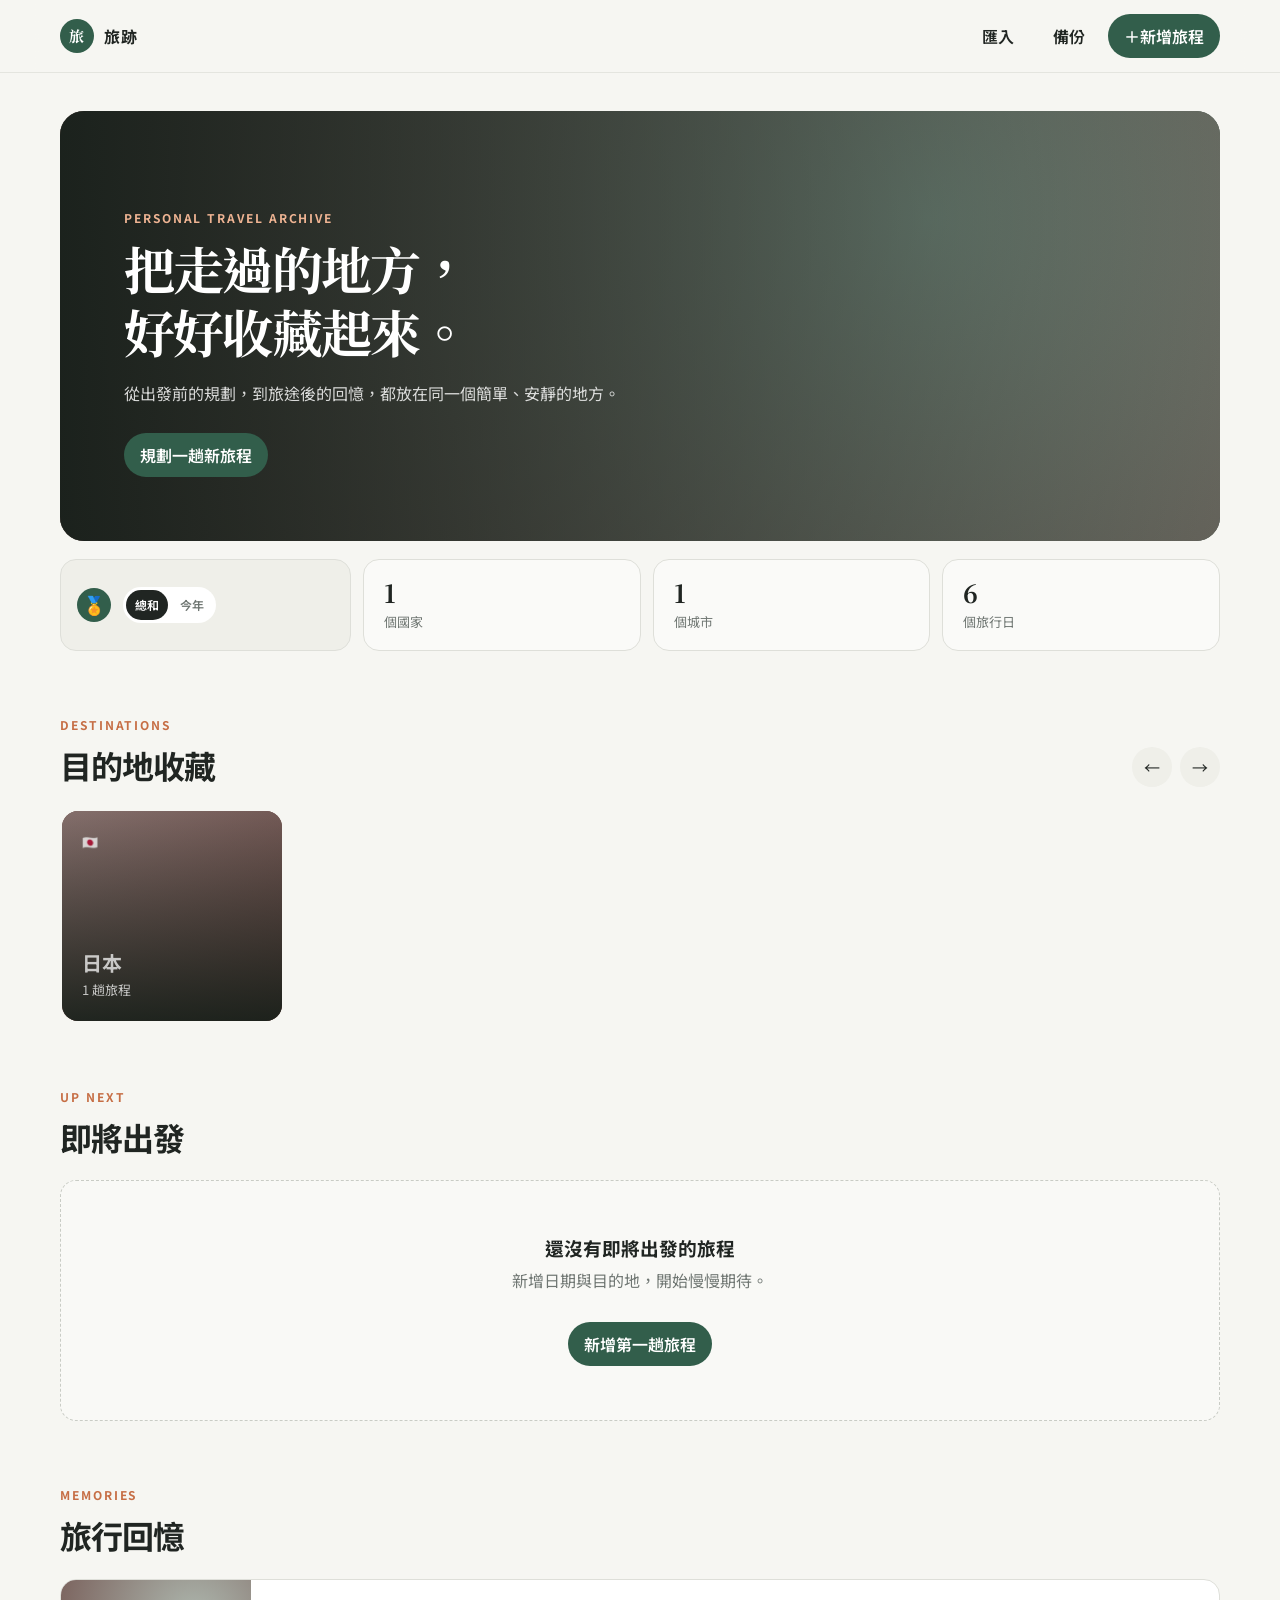
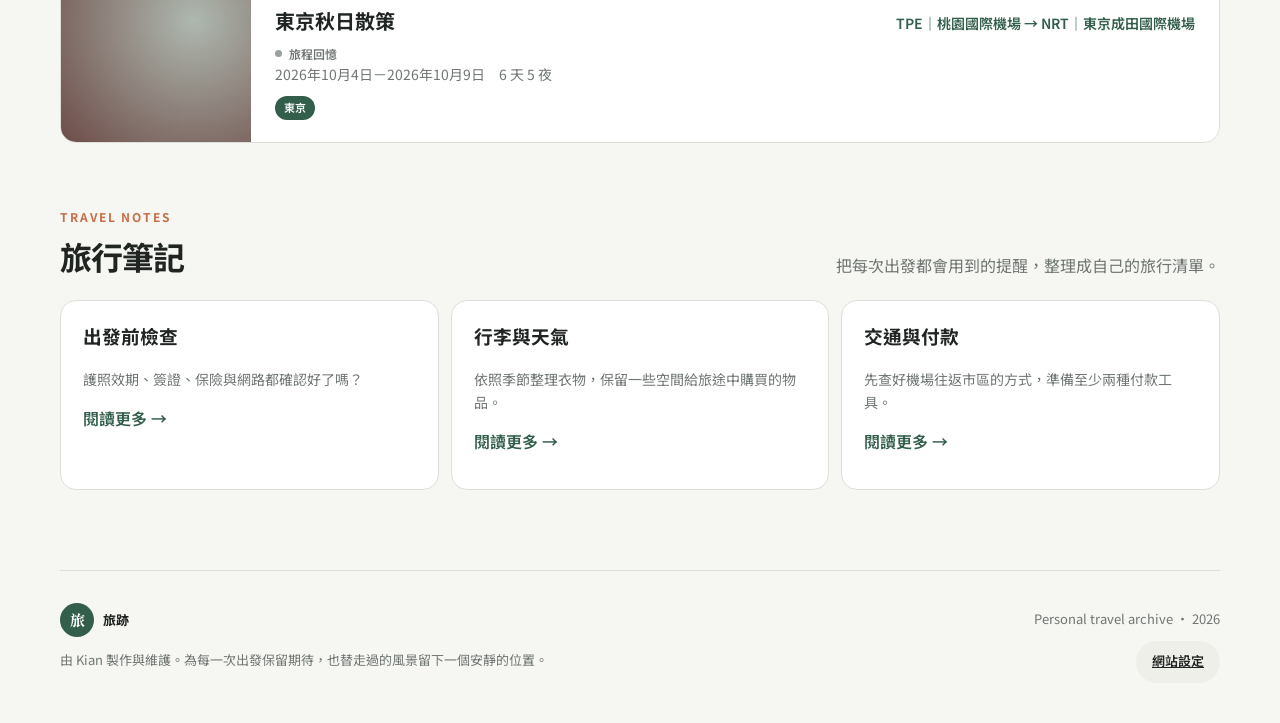
==== commit cc86d46b: "v3" ====
--- a/index.html
+++ b/index.html
@@ -2,7 +2,7 @@
 <html lang="zh-Hant">
 <head>
   <meta charset="UTF-8">
-  <meta name="viewport" content="width=device-width, initial-scale=1">
+  <meta name="viewport" content="width=device-width, initial-scale=1, maximum-scale=1">
   <meta name="description" content="簡潔、好用的個人旅行紀錄與規劃工具。">
   <meta name="theme-color" content="#f6f6f2">
   <title>旅跡 · 我的旅行紀錄</title>
--- a/styles.css
+++ b/styles.css
@@ -19,6 +19,7 @@
 }
 
 * { box-sizing: border-box; }
+[hidden] { display: none !important; }
 html { scroll-behavior: smooth; }
 body {
   margin: 0;
@@ -91,20 +92,27 @@
 .country-emoji { font-size: 25px; }
 
 .trip-list { display: grid; gap: 12px; }
-.trip-card { display: grid; grid-template-columns: 190px 1fr auto; min-height: 156px; overflow: hidden; border: 1px solid var(--line); border-radius: var(--radius-md); background: var(--surface); }
-.trip-card.upcoming-card { grid-template-columns: 104px 190px 1fr auto; }
+.trip-card { display: grid; grid-template-columns: 190px 1fr; min-height: 156px; overflow: hidden; border: 1px solid var(--line); border-radius: var(--radius-md); background: var(--surface); color: inherit; text-decoration: none; transition: border-color .18s, box-shadow .18s, transform .18s; }
+.trip-card:hover { border-color: #c6cbc4; box-shadow: 0 10px 28px rgba(27, 36, 31, .07); transform: translateY(-1px); }
+.trip-card.upcoming-card { grid-template-columns: 104px 190px 1fr; }
 .trip-countdown { display: flex; flex-direction: column; align-items: center; justify-content: center; padding: 14px; border-right: 1px solid var(--line); background: var(--surface-soft); text-align: center; }
 .trip-countdown b { font-family: "Noto Serif TC", serif; font-size: 28px; line-height: 1; color: var(--accent); }
 .trip-countdown span { margin-top: 7px; color: var(--muted); font-size: 11px; }
+.next-title-row { display: flex; flex-wrap: wrap; align-items: center; gap: 10px 14px; }
+.next-title-row h2 { margin-bottom: 0; }
+.next-countdown { display: flex; flex-direction: column; align-items: flex-start; border: 1px solid var(--line); border-radius: 999px; padding: 7px 14px; background: var(--surface); line-height: 1.3; }
+.next-countdown span { max-width: 220px; overflow: hidden; color: var(--muted); font-size: 11px; text-overflow: ellipsis; white-space: nowrap; }
+.next-countdown b { color: var(--accent); font-size: 14px; }
+.next-countdown.active { border-color: rgba(50, 94, 75, .25); background: #edf5f0; }
 .trip-thumb { width: 100%; height: 100%; background: var(--image) center/cover, radial-gradient(circle at 70% 25%, #aeb8af, var(--fallback)); }
 .trip-body { padding: 22px 24px; }
 .trip-body h3 { margin: 0; font-size: 20px; }
 .trip-title-row { display: flex; justify-content: space-between; align-items: baseline; gap: 20px; margin: 5px 0 9px; }
 .trip-meta { display: flex; flex-wrap: wrap; gap: 6px 14px; margin: 0; color: var(--muted); font-size: 14px; }
 .trip-route { flex: 0 1 auto; margin: 0; color: var(--accent); font-size: 14px; font-weight: 600; text-align: right; }
-.trip-cities { margin: 7px 0 0; color: var(--ink); font-size: 13px; }
-.trip-cities span { margin-right: 9px; color: var(--muted); }
-.trip-actions { display: flex; align-items: center; gap: 6px; padding: 20px; }
+.trip-cities { display: flex; flex-wrap: wrap; gap: 6px; margin: 9px 0 0; }
+.city-tag { display: inline-flex; align-items: center; min-height: 24px; border-radius: 999px; padding: 3px 9px; background: var(--accent); color: white; font-size: 11px; font-weight: 600; line-height: 1.35; }
+.memory-mobile-head, .memory-trip-title { display: none; }
 .status { display: inline-flex; align-items: center; gap: 7px; color: var(--muted); font-size: 12px; font-weight: 600; }
 .status::before { content: ""; width: 7px; height: 7px; border-radius: 50%; background: var(--warm); }
 .status.past::before { background: #9ba19e; }
@@ -117,6 +125,8 @@
 .empty .button { margin-top: 12px; }
 
 .page-intro { padding: 28px 0 12px; }
+.page-back { margin-bottom: 16px; }
+.page-back .button { min-height: 38px; padding: 7px 12px; color: var(--muted); }
 .page-intro h1 { margin-bottom: 12px; }
 .cover-strip { height: 260px; margin-top: 26px; border-radius: var(--radius-lg); background: linear-gradient(90deg, rgba(20,34,27,.72), rgba(20,34,27,.08)), var(--cover) center/cover, radial-gradient(circle at 80% 25%, #aeb8af, var(--fallback)); }
 .filters { display: flex; flex-wrap: wrap; gap: 8px; margin-bottom: 20px; }
@@ -136,21 +146,32 @@
 .detail-grid { display: grid; grid-template-columns: repeat(2, 1fr); gap: 16px 28px; }
 .detail-grid span { display: block; color: var(--muted); font-size: 12px; }
 .detail-grid b { font-size: 14px; }
+.detail-date-row { grid-column: 1 / -1; display: flex; flex-wrap: wrap; align-items: end; gap: 16px 28px; }
+.detail-date-row > div:first-child { flex: 0 0 auto; }
+.detail-date-row > div:first-child b { white-space: nowrap; }
+.detail-date-row > div:last-child { flex: 0 0 auto; }
+.detail-status { grid-column: 1 / -1; }
+.trip-record-actions { display: flex; flex-wrap: wrap; gap: 8px; margin-top: 28px; }
 .table-card { overflow: hidden; border: 1px solid var(--line); border-radius: var(--radius-md); background: var(--surface); }
 .data-row { display: grid; grid-template-columns: 140px 1.15fr 1fr 1.6fr; gap: 20px; padding: 18px 22px; border-bottom: 1px solid var(--line); }
 .data-row:last-child { border-bottom: 0; }
 .data-row.header { padding-block: 12px; background: var(--surface-soft); color: var(--muted); font-size: 12px; font-weight: 700; }
 .expense-row { grid-template-columns: 1.05fr 1.15fr .55fr .65fr 1.6fr; }
 .expense-row small { display: block; margin-top: 3px; color: var(--accent); font-weight: 700; }
+.expense-display-head, .expense-display-row { display: grid; grid-template-columns: minmax(120px, 1fr) minmax(330px, 2fr) minmax(160px, 1.35fr); gap: 20px; align-items: center; padding: 16px 22px; border-bottom: 1px solid var(--line); }
+.expense-display-head { padding-block: 12px; background: var(--surface-soft); color: var(--muted); font-size: 12px; font-weight: 700; }
+.expense-numbers-head, .expense-numbers { display: grid; grid-template-columns: minmax(150px, 1.5fr) minmax(50px, .55fr) minmax(58px, .65fr); gap: 12px; align-items: center; min-width: 0; }
+.expense-numbers small { display: block; margin-top: 3px; color: var(--accent); font-weight: 700; }
+.expense-note { min-width: 0; overflow-wrap: anywhere; color: var(--muted); }
 .total { display: flex; justify-content: flex-end; gap: 24px; padding: 18px 22px; border-top: 1px solid var(--line); background: var(--surface-soft); }
 .total strong { font-size: 20px; }
 
 .day-list { display: grid; gap: 14px; }
-.day-card { display: grid; grid-template-columns: 150px 1fr; overflow: hidden; border: 1px solid var(--line); border-radius: var(--radius-md); background: var(--surface); }
-.day-date { padding: 22px; background: var(--surface-soft); }
+.day-card { overflow: hidden; border: 1px solid var(--line); border-radius: var(--radius-md); background: var(--surface); }
+.day-date { display: flex; justify-content: space-between; align-items: center; gap: 16px; padding: 16px 22px; background: var(--surface-soft); }
 .day-date span, .day-date b { display: block; }
 .day-date span { font-family: "Noto Serif TC", serif; font-size: 20px; font-weight: 700; }
-.day-date b { margin-top: 5px; color: var(--muted); font-size: 12px; }
+.day-date b { flex: 0 0 auto; color: var(--muted); font-size: 12px; }
 .day-items { padding: 4px 22px; }
 .timeline-item { display: grid; grid-template-columns: 70px minmax(220px, 1fr) minmax(180px, .7fr); gap: 18px; padding: 20px 0; border-bottom: 1px solid var(--line); }
 .timeline-item:last-child { border-bottom: 0; }
@@ -167,6 +188,8 @@
 .checklist-view h3 { margin-bottom: 12px; font-size: 16px; }
 .read-check { display: flex; grid-template-columns: none; align-items: center; gap: 9px; margin-top: 9px; color: var(--muted); font-weight: 400; }
 .read-check input { width: 17px; min-height: 17px; accent-color: var(--accent); }
+.checklist-view:not(.locked) .read-check { cursor: pointer; }
+.checklist-view.locked .read-check { opacity: .68; }
 
 dialog { width: min(900px, calc(100vw - 32px)); max-height: calc(100vh - 32px); overflow: hidden; border: 0; border-radius: var(--radius-lg); padding: 0; background: var(--surface); box-shadow: var(--shadow); }
 dialog.modal-wide { width: min(1120px, calc(100vw - 32px)); }
@@ -174,29 +197,57 @@
 .modal-shell { display: flex; flex-direction: column; max-height: calc(100vh - 32px); }
 .modal-head { display: flex; justify-content: space-between; align-items: center; padding: 22px 26px; border-bottom: 1px solid var(--line); }
 .modal-head h2 { margin: 0; font-size: 21px; }
-.modal-body { overflow-y: auto; padding: 26px; }
+.modal-body { overflow-x: hidden; overflow-y: auto; padding: 26px; }
 .modal-foot { display: flex; justify-content: space-between; gap: 10px; padding: 18px 26px; border-top: 1px solid var(--line); background: var(--surface); }
 .modal-foot-right { display: flex; gap: 8px; margin-left: auto; }
 .form-grid { display: grid; grid-template-columns: repeat(2, 1fr); gap: 16px; }
-.form-grid > label { align-self: start; }
+.form-grid > label { min-width: 0; align-self: start; }
+.form-grid > .full { grid-column: 1 / -1; min-width: 0; max-width: 100%; }
+.form-pair { display: grid; grid-template-columns: repeat(2, minmax(0, 1fr)); gap: 10px 12px; }
+.form-pair > * { min-width: 0; }
+.people-pair { grid-template-columns: repeat(2, minmax(0, 1fr)); }
+.return-flight-pair .return-airline-field[hidden] + label { grid-column: 1 / -1; }
 label { display: grid; gap: 7px; color: var(--ink); font-size: 13px; font-weight: 600; }
 label.full { grid-column: 1 / -1; }
-input, textarea, select { width: 100%; min-height: 44px; border: 1px solid var(--line); border-radius: var(--radius-sm); padding: 10px 12px; background: white; color: var(--ink); }
+input, textarea, select { width: 100%; max-width: 100%; min-width: 0; min-height: 44px; border: 1px solid var(--line); border-radius: var(--radius-sm); padding: 10px 12px; background: white; color: var(--ink); }
 textarea { min-height: 100px; resize: vertical; }
 input::placeholder, textarea::placeholder { color: #adb1ae; }
 .subform { margin-top: 28px; padding-top: 24px; border-top: 1px solid var(--line); }
 .subform-head { display: flex; justify-content: space-between; align-items: center; margin-bottom: 12px; }
 .subform-head h3 { margin: 0; }
 .entry { display: grid; grid-template-columns: 1fr .7fr 1.2fr 1fr 1.4fr auto; gap: 7px; margin-bottom: 8px; }
-.expense-entry { grid-template-columns: 1.05fr .8fr .6fr .72fr 1.5fr auto; }
+.expense-editor-head { display: grid; grid-template-columns: repeat(3, minmax(0, 1fr)) auto 40px; gap: 8px; padding: 0 11px 6px; color: var(--muted); font-size: 12px; font-weight: 700; }
+.expense-entry { grid-template-columns: repeat(3, minmax(0, 1fr)) auto 40px; grid-template-areas: "item price quantity toggle remove" "more more more more more"; align-items: center; gap: 8px; padding: 11px; border: 0; border-radius: var(--radius-sm); background: var(--surface-soft); }
+.expense-entry > * { min-width: 0; }
+.expense-item { grid-area: item; }
+.expense-price { grid-area: price; }
+.expense-quantity { grid-area: quantity; }
+.expense-entry label { display: grid; grid-template-columns: auto minmax(0, 1fr); align-items: center; gap: 7px; }
+.expense-entry label > span { display: block; margin: 0; color: var(--muted); font-size: 11px; white-space: nowrap; }
+.expense-item > span, .expense-price > span, .expense-quantity > span { display: none !important; }
+.expense-entry input { min-height: 40px; border: 1px solid #dfe2dc; border-radius: 10px; padding: 7px 10px; background: white; box-shadow: 0 1px 2px rgba(29, 43, 36, .03); }
+.expense-more { grid-area: more; display: grid; grid-template-columns: repeat(2, minmax(0, 1fr)); gap: 8px; width: 100%; }
+.expense-more label { gap: 7px; padding-left: 10px; border: 1px solid #dfe2dc; border-radius: 10px; background: white; box-shadow: 0 1px 2px rgba(29, 43, 36, .03); }
+.expense-more label input { border: 0; border-radius: 10px; padding-left: 4px; }
+.expense-more-toggle { grid-area: toggle; align-self: center; margin-left: 8px; border: 1px solid var(--line); background: white; white-space: nowrap; }
+.expense-remove { grid-area: remove; align-self: center !important; margin: 0 0 0 8px; background: white; }
 .entry .icon-button { align-self: center; color: var(--danger); }
+.append-button { width: 100%; margin-top: 10px; border: 1px dashed #c9ccc5; border-radius: var(--radius-sm); background: white; color: var(--accent); }
+.preserve-lines { white-space: pre-wrap; }
 .field-label { display: block; margin-bottom: 8px; font-size: 13px; font-weight: 600; }
-.city-chips { display: flex; flex-wrap: wrap; gap: 8px; }
-.city-chip { display: block; }
-.city-chip input { position: absolute; opacity: 0; pointer-events: none; }
-.city-chip span { display: block; padding: 7px 12px; border: 1px solid var(--line); border-radius: 999px; background: white; color: var(--muted); font-weight: 500; cursor: pointer; }
+.city-chips { display: flex; flex-wrap: wrap; align-items: flex-start; gap: 8px; width: 100%; min-width: 0; max-width: 100%; }
+.city-chip { position: relative; display: inline-flex; min-width: 0; max-width: 100%; }
+.city-chip input { position: absolute; width: 1px; height: 1px; min-height: 0; margin: -1px; padding: 0; overflow: hidden; clip: rect(0 0 0 0); clip-path: inset(50%); white-space: nowrap; }
+.city-chip span { display: block; max-width: 100%; padding: 7px 12px; border: 1px solid var(--line); border-radius: 999px; background: white; color: var(--muted); overflow-wrap: anywhere; font-weight: 500; line-height: 1.45; cursor: pointer; }
 .city-chip input:checked + span { border-color: var(--accent); background: var(--accent); color: white; }
-.expense-labels { display: grid; grid-template-columns: 1.05fr .8fr .6fr .72fr 1.5fr 40px; gap: 7px; margin-bottom: 6px; padding: 0 4px; color: var(--muted); font-size: 11px; font-weight: 700; }
+.city-chip input:focus-visible + span { outline: 3px solid rgba(50, 94, 75, .28); outline-offset: 2px; }
+.inline-check { display: flex; grid-template-columns: none; align-items: center; gap: 9px; min-height: 44px; padding: 9px 12px; border: 1px solid var(--line); border-radius: var(--radius-sm); background: var(--surface-soft); }
+.inline-check input { width: 18px; min-height: 18px; accent-color: var(--accent); }
+.cover-upload-row { display: flex; align-items: center; gap: 16px; }
+.cover-preview { flex: 0 0 190px; width: 190px; height: 110px; border-radius: var(--radius-sm); background: var(--preview) center/cover, radial-gradient(circle at 70% 25%, #aeb8af, var(--fallback)); }
+.cover-upload-row > div:last-child { min-width: 0; }
+.upload-button { display: inline-flex; width: auto; margin-right: 5px; cursor: pointer; }
+.city-add { display: grid; grid-template-columns: 1fr auto; gap: 8px; margin-bottom: 12px; }
 
 .editor-tabs { position: sticky; top: -26px; z-index: 4; display: flex; gap: 6px; margin: -26px -26px 26px; padding: 12px 26px; border-bottom: 1px solid var(--line); background: var(--surface); }
 .editor-tabs button { border: 0; border-radius: 999px; padding: 9px 14px; background: transparent; color: var(--muted); font-weight: 600; }
@@ -205,18 +256,34 @@
 .panel-intro { display: flex; justify-content: space-between; gap: 20px; align-items: start; margin-bottom: 20px; }
 .panel-intro h3 { margin-bottom: 4px; }
 .panel-intro p { margin: 0; color: var(--muted); }
-.day-editor { margin-bottom: 16px; padding: 18px; border: 1px solid var(--line); border-radius: var(--radius-md); background: #fbfbf8; }
-.day-editor-head { display: flex; justify-content: space-between; align-items: end; gap: 14px; margin-bottom: 14px; }
-.day-editor-head > div { display: flex; gap: 7px; }
+.day-editor { margin-bottom: 12px; overflow: hidden; border: 1px solid var(--line); border-radius: var(--radius-md); background: #fbfbf8; }
+.day-editor-head { margin: 0; }
+.day-summary { display: grid; grid-template-columns: minmax(0, 1fr) auto auto; align-items: center; gap: 12px; width: 100%; border: 0; padding: 15px 18px; background: transparent; color: var(--ink); text-align: left; }
+.day-summary strong { font-family: "Noto Serif TC", serif; font-size: 20px; }
+.day-summary span { color: var(--muted); font-size: 12px; font-weight: 600; }
+.day-summary i { color: var(--muted); font-style: normal; transition: transform .2s; }
+.day-editor.collapsed .day-summary i { transform: rotate(180deg); }
+.day-editor-body { padding: 0 14px 14px; }
 .time-list { display: grid; gap: 10px; }
-.time-editor { display: grid; grid-template-columns: minmax(0, 1.5fr) minmax(200px, .7fr) auto; gap: 12px; padding: 14px; border-radius: var(--radius-sm); background: white; box-shadow: inset 0 0 0 1px var(--line); }
+.time-editor { min-width: 0; overflow: hidden; border-radius: var(--radius-sm); background: white; box-shadow: inset 0 0 0 1px var(--line); }
+.time-editor-head { display: flex; align-items: center; justify-content: space-between; gap: 10px; min-width: 0; padding: 10px 12px; border-bottom: 1px solid var(--line); }
+.time-editor.collapsed .time-editor-head { border-bottom: 0; }
+.time-summary { min-width: 0; display: grid; grid-template-columns: 88px minmax(0, 1fr) auto; align-items: center; gap: 9px; flex: 1; border: 0; padding: 3px; background: none; color: var(--ink); text-align: left; }
+.time-summary span { color: var(--accent); font-size: 13px; font-weight: 700; }
+.time-summary b { overflow: hidden; text-overflow: ellipsis; white-space: nowrap; }
+.time-summary i { color: var(--muted); font-style: normal; transition: transform .2s; }
+.time-editor.collapsed .time-summary i { transform: rotate(180deg); }
+.time-tools { display: flex; align-items: center; gap: 5px; }
+.time-tools .button { min-height: 36px; padding: 6px 10px; font-size: 12px; }
+.time-editor-body { display: grid; grid-template-columns: minmax(0, 1.5fr) minmax(200px, .7fr); gap: 12px; min-width: 0; padding: 14px; }
 .time-main { display: grid; grid-template-columns: 120px 1fr; gap: 10px; }
+.time-main > *, .time-editor-body > * { min-width: 0; }
+.time-main input, .time-main textarea { width: 100%; min-width: 0; max-width: 100%; }
 .time-main label:nth-child(n+2) { grid-column: 1 / -1; }
-.time-main textarea { min-height: 74px; }
-.time-note { grid-template-rows: auto 1fr; height: 100%; }
-.time-note textarea { height: 100%; min-height: 0; }
+.time-main textarea, .time-note textarea { height: 44px; min-height: 44px; overflow-y: hidden; resize: none; }
+.time-note { align-content: start; height: auto; }
 .check-group-editor { margin-bottom: 14px; padding: 16px; border: 1px solid var(--line); border-radius: var(--radius-md); }
-.check-group-head { display: flex; justify-content: space-between; gap: 12px; margin-bottom: 10px; }
+.check-group-head { margin-bottom: 10px; }
 .check-group-head .check-category { max-width: 280px; font-weight: 700; }
 .check-items { display: grid; grid-template-columns: repeat(2, 1fr); gap: 8px; }
 .check-edit { display: grid; grid-template-columns: auto 1fr auto; align-items: center; gap: 8px; }
@@ -230,9 +297,17 @@
 .settings-wide { grid-column: 1 / -1; }
 .settings-card-head { display: flex; justify-content: space-between; gap: 18px; align-items: start; }
 .form-actions { display: flex; justify-content: flex-end; margin-top: 14px; }
+.theme-fields { display: grid; grid-template-columns: repeat(3, minmax(0, 1fr)); gap: 12px; }
+.theme-fields label { grid-template-columns: 1fr 72px; align-items: center; padding: 12px 14px; border-radius: var(--radius-sm); background: var(--surface-soft); }
+.theme-fields input[type="color"] { min-height: 38px; padding: 3px; background: white; cursor: pointer; }
+.theme-actions { gap: 8px; }
 .tall-textarea { min-height: 280px; }
 .template-row { display: grid; grid-template-columns: .65fr 1.5fr auto; gap: 12px; align-items: start; padding: 14px 0; border-bottom: 1px solid var(--line); }
 .template-row textarea { min-height: 90px; }
+.note-settings-list { display: grid; gap: 14px; }
+.note-settings-row { display: grid; grid-template-columns: minmax(150px, .65fr) minmax(220px, 1fr) minmax(220px, 1fr); gap: 12px; margin: 0; border: 1px solid var(--line); border-radius: var(--radius-sm); padding: 16px; }
+.note-settings-row legend { padding: 0 7px; color: var(--muted); font-size: 12px; font-weight: 700; }
+.note-settings-row textarea { min-height: 110px; }
 
 .site-footer { width: min(calc(100% - 40px), var(--max)); display: flex; justify-content: space-between; align-items: end; gap: 40px; margin: 0 auto 28px; padding: 32px 0 12px; border-top: 1px solid var(--line); color: var(--muted); font-size: 13px; }
 .site-footer > div:first-child { max-width: 560px; }
@@ -247,14 +322,19 @@
   .note-grid { grid-template-columns: 1fr; }
   .trip-hero { grid-template-columns: 1fr; }
   .trip-hero-image { min-height: 220px; order: -1; }
-  .entry, .expense-entry { grid-template-columns: 1fr 1fr; padding: 14px; border: 1px solid var(--line); border-radius: var(--radius-sm); }
+  .entry, .expense-entry { padding: 11px; border-radius: var(--radius-sm); }
+  .expense-editor-head { grid-template-columns: repeat(3, minmax(0, 1fr)); gap: 6px; padding-inline: 10px; }
+  .expense-entry { position: relative; grid-template-columns: repeat(3, minmax(0, 1fr)); grid-template-areas: "item price quantity" "more more more" "toggle toggle toggle"; align-items: center; gap: 7px 6px; border: 0; }
+  .expense-item { grid-column: auto; }
+  .expense-more { grid-column: 1 / -1; }
+  .expense-more-toggle { width: auto; justify-self: stretch; margin: 0 48px 0 0; }
+  .expense-remove { position: absolute; right: 11px; bottom: 11px; justify-self: auto; margin: 0; }
   .entry .icon-button { justify-self: end; }
-  .expense-labels { display: none; }
   .timeline-item { grid-template-columns: 60px 1fr; }
   .timeline-item > p { grid-column: 2; }
   .checklist-view { grid-template-columns: repeat(2, 1fr); }
-  .time-editor { grid-template-columns: 1fr; }
-  .time-note textarea { min-height: 90px; }
+  .time-editor-body { grid-template-columns: 1fr; }
+  .time-note textarea { min-height: 44px; }
   .stats { grid-template-columns: repeat(2, 1fr); }
 }
 
@@ -283,34 +363,93 @@
   .trip-title-row { display: block; }
   .trip-title-row h3 { margin-bottom: 5px; }
   .trip-route { text-align: left; }
-  .trip-actions { grid-column: 1; justify-content: flex-end; padding: 0 14px 14px; }
+  #memories .trip-card.past-card { grid-template-columns: 132px minmax(0, 1fr); min-height: 0; }
+  #memories .trip-card.past-card .trip-thumb { grid-row: 1; align-self: stretch; width: 132px; height: auto; min-height: 100%; margin: 0; border-radius: 0; background-position: center; }
+  #memories .trip-card.past-card .trip-body { grid-column: 2; padding: 13px 14px 6px; }
+  #memories .trip-card.past-card .trip-body h3 { font-size: 17px; }
+  #memories .trip-card.past-card .trip-title-row { display: none; }
+  #memories .trip-card.past-card .memory-mobile-head { display: flex; justify-content: flex-start; align-items: baseline; gap: 8px; }
+  #memories .trip-card.past-card .memory-mobile-head strong { min-width: 0; overflow: hidden; font-size: 17px; text-overflow: ellipsis; white-space: nowrap; }
+  #memories .trip-card.past-card .memory-mobile-head span { flex: 0 0 auto; color: var(--accent); font-size: 12px; font-weight: 700; white-space: nowrap; }
+  #memories .trip-card.past-card .memory-trip-title { display: block; margin: 2px 0 5px; color: var(--muted); font-size: 12px; }
+  #memories .trip-card.past-card .status.past { display: none; }
+  #memories .trip-card.past-card .trip-meta { gap: 2px; font-size: 12px; }
+  #memories .trip-card.past-card .trip-meta span { flex-basis: 100%; }
+  #memories .trip-card.past-card .trip-cities { margin-top: 7px; }
   .cover-strip { height: 190px; }
-  .detail-grid, .form-grid { grid-template-columns: 1fr; }
-  label.full { grid-column: auto; }
+  .form-grid { grid-template-columns: 1fr; }
+  .form-pair { grid-template-columns: repeat(2, minmax(0, 1fr)); gap: 8px; }
+  .people-pair { grid-template-columns: 78px minmax(0, 1fr); }
+  .form-pair label { min-width: 0; font-size: 12px; }
+  .trip-hero .detail-grid { grid-template-columns: repeat(2, minmax(0, 1fr)); gap: 14px 12px; }
+  .trip-hero .detail-grid > div { min-width: 0; }
+  .trip-hero .detail-grid b { display: block; overflow-wrap: anywhere; }
+  .trip-hero .detail-date-row { gap: 12px 20px; }
+  .trip-hero .detail-date-row > div:first-child b { overflow-wrap: normal; }
+  .form-grid > .full, label.full { grid-column: auto; }
   .data-row, .data-row.expense-row { grid-template-columns: 90px 1fr; gap: 8px 16px; }
   .data-row.header { display: none; }
   .data-row > span:nth-child(n+3) { grid-column: 2; }
+  .expense-display-head, .expense-display-row { grid-template-columns: 1fr; gap: 10px; padding: 14px 16px; }
+  .expense-display-head > span { display: none; }
+  .expense-display-head { padding-block: 10px; }
+  .expense-numbers-head, .expense-numbers { grid-template-columns: minmax(0, 1.55fr) minmax(44px, .5fr) minmax(50px, .6fr); gap: 8px; }
+  .expense-numbers-head span { font-size: 11px; }
+  .expense-display-row > strong { font-size: 15px; }
+  .expense-note { padding-top: 8px; border-top: 1px dashed var(--line); font-size: 13px; }
+  .total { flex-direction: column; align-items: flex-end; gap: 4px; }
   .modal-head, .modal-body, .modal-foot { padding-left: 18px; padding-right: 18px; }
-  .entry, .expense-entry { grid-template-columns: 1fr; }
-  .day-card { grid-template-columns: 1fr; }
+  dialog, dialog.modal-wide { width: calc(100vw - 16px); max-height: calc(100vh - 16px); border-radius: 18px; }
+  .modal-shell { max-height: calc(100vh - 16px); }
+  #trip-form, .editor-panel, .form-grid, .day-editor, .time-editor, .time-editor-body, .time-main { width: 100%; min-width: 0; max-width: 100%; }
+  .form-grid > *, .day-editor > *, .time-editor > *, .entry > * { min-width: 0; max-width: 100%; }
+  #trip-form input:not([type="checkbox"]):not([type="radio"]), #trip-form select, #trip-form textarea { width: 100%; min-width: 0; max-width: 100%; }
+  #trip-form input[type="datetime-local"], #trip-form input[type="time"] { display: block; inline-size: 100%; min-inline-size: 0; max-inline-size: 100%; font-size: 16px; }
+  input, textarea, select { font-size: 16px; }
+  .expense-editor-head, .expense-entry { grid-template-columns: minmax(0, 1fr) 92px 62px; }
+  .expense-entry label > span { display: block; margin: 0; color: var(--muted); font-size: 11px; }
+  .expense-entry input { padding-inline: 7px; font-size: 14px; }
+  .expense-more { grid-template-columns: 96px minmax(0, 1fr); align-items: stretch; gap: 6px; }
+  .expense-more label { height: 42px; min-height: 42px; align-items: center; padding-block: 0; }
+  .expense-more label > span { align-self: center; line-height: 1; }
+  .expense-more label input { align-self: center; height: 40px; min-height: 40px; padding-block: 0; }
+  .expense-more-toggle { white-space: normal; }
   .day-date { padding: 16px 18px; }
   .timeline-item { grid-template-columns: 52px 1fr; gap: 10px; }
   .checklist-view, .check-items, .settings-grid { grid-template-columns: 1fr; }
-  #notes .section-head { margin-bottom: 16px; }
+  .checklist-view article { display: grid; grid-template-columns: repeat(2, minmax(0, 1fr)); gap: 8px 12px; padding: 16px; }
+  .checklist-view h3 { grid-column: 1 / -1; margin-bottom: 3px; }
+  .checklist-view .read-check { min-width: 0; margin-top: 0; align-items: start; }
+  .checklist-view .read-check span { min-width: 0; overflow-wrap: anywhere; font-size: 13px; line-height: 1.45; }
+  #notes .section-head, .country-notes .section-head { margin-bottom: 16px; }
   .notes-copy { display: none; }
-  #notes .note-grid { display: flex; gap: 12px; overflow-x: auto; scroll-snap-type: x mandatory; margin-right: -12px; padding-right: 12px; scrollbar-width: none; }
-  #notes .note-grid::-webkit-scrollbar { display: none; }
-  #notes .note-card { flex: 0 0 86%; scroll-snap-align: start; }
+  #notes .note-grid, .country-notes .note-grid { display: flex; gap: 12px; overflow-x: auto; scroll-snap-type: x mandatory; margin-right: -12px; padding-right: 12px; scrollbar-width: none; }
+  #notes .note-grid::-webkit-scrollbar, .country-notes .note-grid::-webkit-scrollbar { display: none; }
+  #notes .note-card, .country-notes .note-card { flex: 0 0 86%; scroll-snap-align: start; }
   .settings-wide { grid-column: auto; }
-  .settings-card, .day-editor { padding: 16px; }
-  .settings-card-head, .panel-intro, .day-editor-head { align-items: stretch; flex-direction: column; }
+  .settings-card { padding: 16px; }
+  .note-settings-row { grid-template-columns: 1fr; padding: 14px; }
+  .settings-card-head, .panel-intro { align-items: stretch; flex-direction: column; }
+  .day-summary { padding: 13px 14px; }
+  .day-summary strong { font-size: 18px; }
+  .day-editor-body { padding: 0 10px 10px; }
   .time-main { grid-template-columns: 1fr; }
   .time-main label:nth-child(n+2) { grid-column: auto; }
   .template-row { grid-template-columns: 1fr auto; }
   .template-row label:nth-child(2) { grid-column: 1; }
   .template-row .icon-button { grid-column: 2; grid-row: 1; }
-  .editor-tabs { overflow-x: auto; margin-inline: -18px; padding-inline: 18px; }
-  .editor-tabs button { flex: 1 0 auto; padding-inline: 10px; font-size: 12px; }
+  .editor-tabs { display: grid; grid-template-columns: repeat(3, minmax(0, 1fr)); overflow: hidden; margin-inline: -18px; padding-inline: 18px; }
+  .editor-tabs button { min-width: 0; padding: 8px 5px; font-size: 11px; line-height: 1.35; white-space: normal; }
+  .time-editor-head { align-items: flex-start; flex-wrap: wrap; }
+  .time-editor-head .time-summary { flex-basis: 100%; }
+  .time-editor-head .time-tools { width: 100%; justify-content: flex-end; }
+  .time-summary { grid-template-columns: 70px minmax(0, 1fr) auto; }
+  .time-tools { flex: 0 0 auto; }
+  .time-tools .button { font-size: 11px; }
+  .cover-upload-row { align-items: stretch; flex-direction: column; }
+  .cover-preview { flex-basis: auto; width: 100%; height: 170px; }
+  .city-add { grid-template-columns: 1fr; }
+  .theme-fields { grid-template-columns: 1fr; }
   .site-footer { width: min(calc(100% - 24px), var(--max)); align-items: start; flex-direction: column; gap: 20px; }
   .footer-actions { align-items: start; }
   .toast { right: 12px; bottom: 12px; left: 12px; text-align: center; }
@@ -319,3 +458,29 @@
 @media (prefers-reduced-motion: reduce) {
   *, *::before, *::after { scroll-behavior: auto !important; transition: none !important; }
 }
+
+.readonly-share .site-header,
+.readonly-share .site-footer { display: none; }
+.readonly-share main { padding-top: 24px; }
+.readonly-share-banner { display: flex; align-items: center; justify-content: center; gap: 10px; margin-bottom: 22px; padding: 12px 18px; border: 1px solid color-mix(in srgb, var(--accent) 20%, white); border-radius: 14px; background: color-mix(in srgb, var(--accent) 8%, white); color: var(--accent); font-size: 13px; }
+.readonly-share-banner strong { font-size: 14px; }
+.readonly-share .read-check { pointer-events: none; }
+
+@media (max-width: 640px) {
+  .readonly-share main { padding-top: 12px; }
+  .readonly-share-banner { align-items: flex-start; flex-direction: column; gap: 2px; margin-bottom: 14px; }
+}
+
+@media print {
+  @page { margin: 12mm; }
+  body { background: white; color: #202522; print-color-adjust: exact; -webkit-print-color-adjust: exact; }
+  .site-header, .site-footer, .page-back, .trip-record-actions, .section-head button, .toast, dialog, .readonly-share-banner { display: none !important; }
+  main { width: 100%; padding: 0; }
+  .trip-hero { grid-template-columns: 1.35fr .65fr; break-inside: avoid; }
+  .trip-hero-copy { padding: 28px; }
+  .trip-hero-image { min-height: 250px; }
+  .section { margin-top: 32px; }
+  .day-card, .table-card, .checklist-view article { break-inside: avoid; }
+  .checklist-view { grid-template-columns: repeat(2, 1fr); }
+  a { color: inherit; text-decoration: none; }
+}
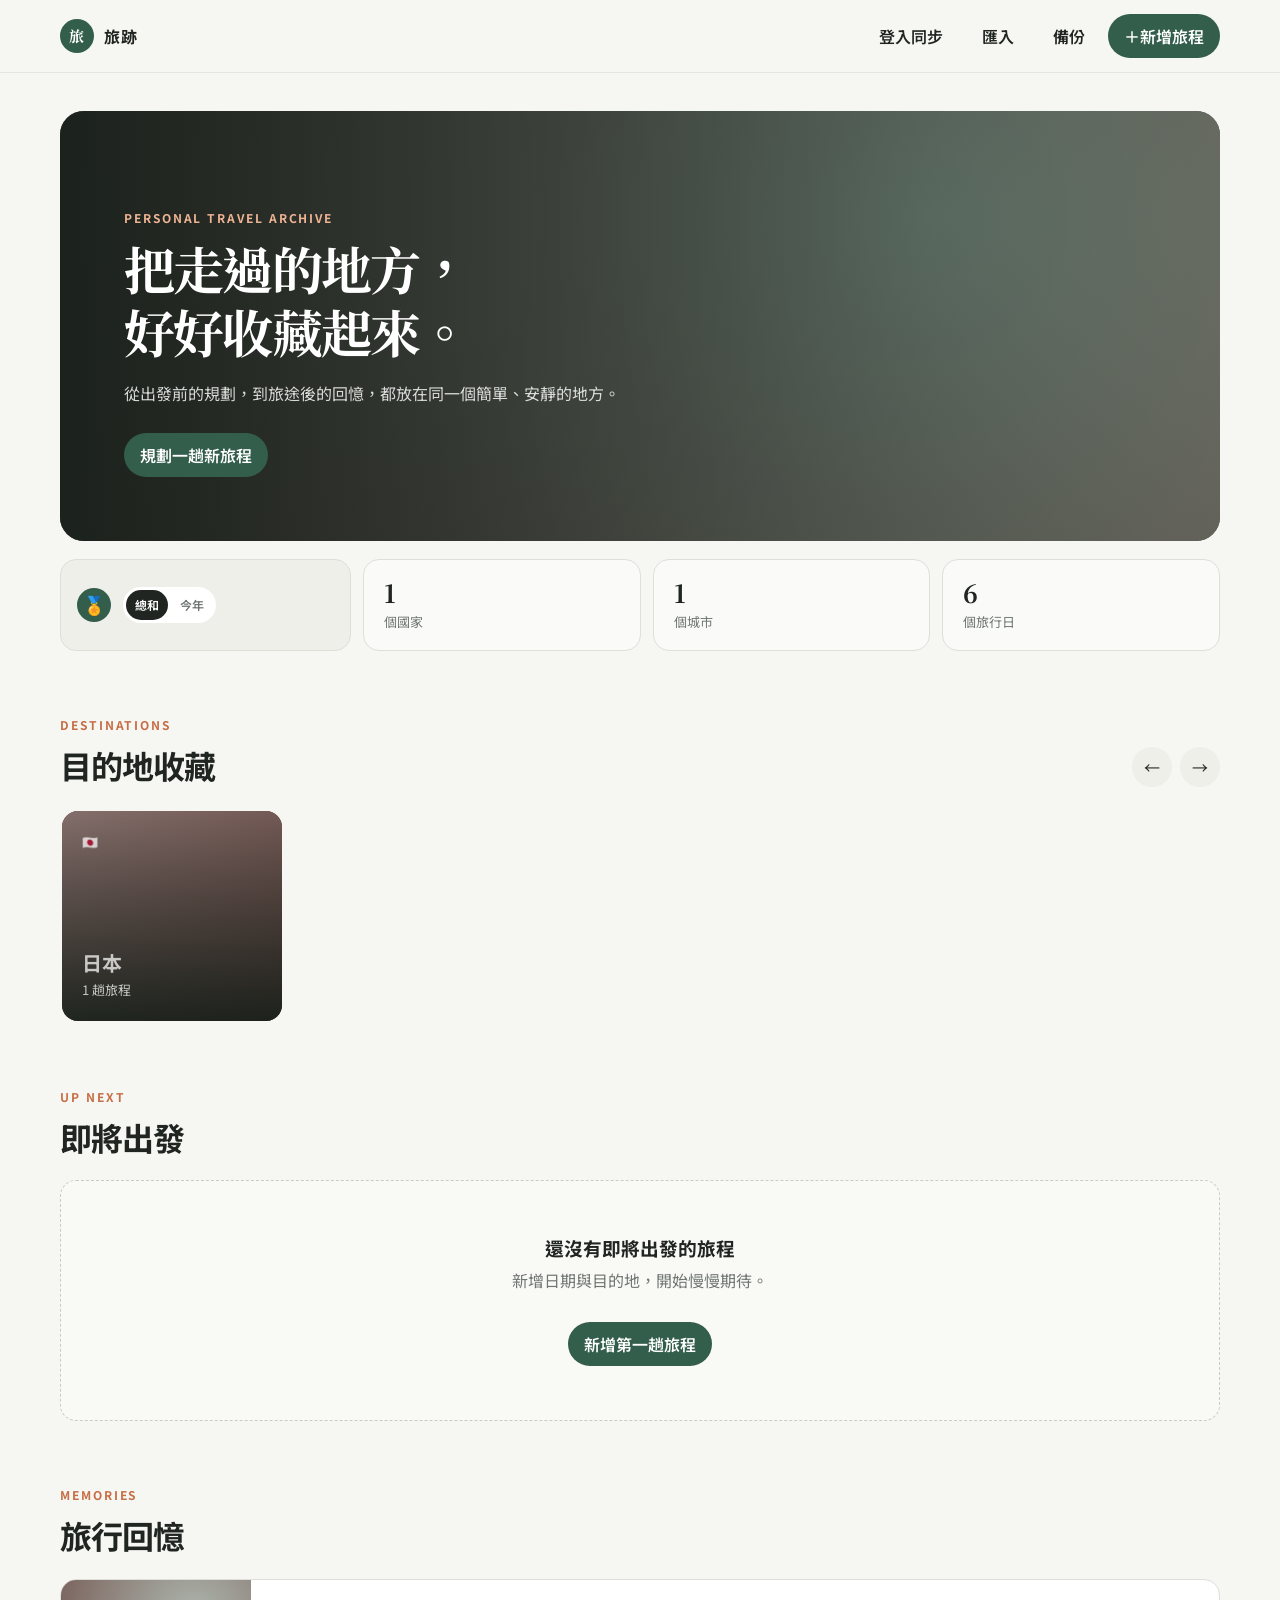
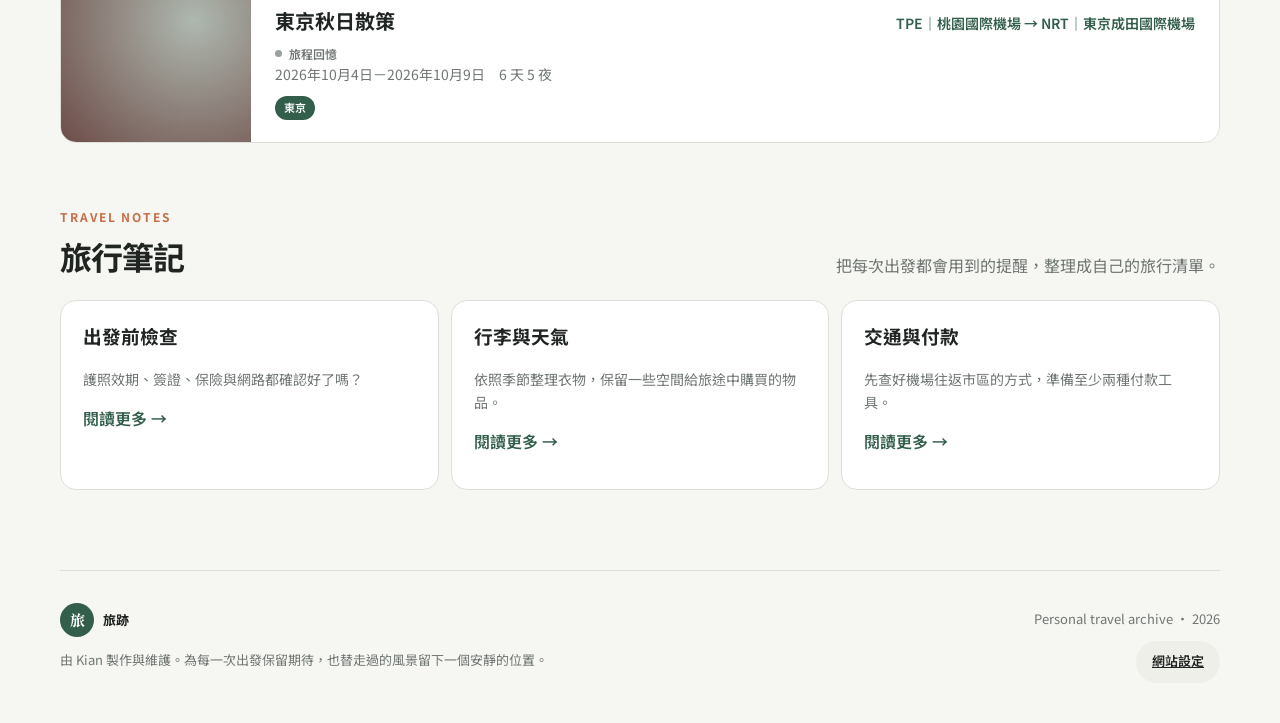
==== commit a1d3a270: "Publish travel journal 11-23-2026 09:32" ====
--- a/index.html
+++ b/index.html
@@ -18,8 +18,9 @@
         <span>旅跡</span>
       </a>
       <div class="nav-actions">
-        <button class="button button-ghost desktop-only" id="import" type="button">匯入</button>
-        <button class="button button-ghost desktop-only" id="backup" type="button">備份</button>
+        <button class="button button-ghost" id="account-sync" type="button">登入同步</button>
+        <button class="button button-ghost" id="import" type="button">匯入</button>
+        <button class="button button-ghost" id="backup" type="button">備份</button>
         <button class="button button-primary" id="new-trip" type="button">
           <span aria-hidden="true">＋</span><span class="desktop-only">新增旅程</span><span class="mobile-only">新增</span>
         </button>
@@ -44,8 +45,24 @@
     <div id="modal-content"></div>
   </dialog>
 
+  <dialog id="account-dialog" aria-labelledby="account-title">
+    <div class="modal-shell">
+      <div class="modal-head"><h2 id="account-title">帳號與同步</h2><button class="icon-button" data-account-close type="button" aria-label="關閉">×</button></div>
+      <div class="modal-body"></div>
+    </div>
+  </dialog>
+
+  <dialog id="confirm-dialog" class="confirm-dialog" aria-labelledby="confirm-title" aria-describedby="confirm-message">
+    <div class="confirm-shell">
+      <div class="modal-head"><h2 id="confirm-title">確認刪除</h2><button class="icon-button" id="confirm-close" type="button" aria-label="關閉">×</button></div>
+      <div class="modal-body"><p id="confirm-message"></p><p class="confirm-warning">刪除後將無法復原。</p></div>
+      <div class="modal-foot"><div class="modal-foot-right"><button class="button button-ghost" id="confirm-cancel" type="button">取消</button><button class="button button-danger" id="confirm-delete" type="button">確定刪除</button></div></div>
+    </div>
+  </dialog>
+
   <div id="toast" class="toast" role="status" aria-live="polite"></div>
   <script src="catalog.js"></script>
+  <script src="account.js"></script>
   <script src="app.js"></script>
 </body>
 </html>
--- a/styles.css
+++ b/styles.css
@@ -46,6 +46,10 @@
 .brand { justify-self: start; display: inline-flex; align-items: center; gap: 10px; color: var(--ink); text-decoration: none; font-weight: 700; letter-spacing: .04em; }
 .brand-mark { display: grid; place-items: center; width: 34px; height: 34px; border-radius: 50%; background: var(--accent); color: white; font-family: "Noto Serif TC", serif; font-size: 15px; }
 .nav-actions { justify-self: end; display: flex; align-items: center; gap: 7px; }
+.account-actions { display: flex; flex-wrap: wrap; align-items: center; gap: 8px; }
+.account-actions .helper { flex-basis: 100%; }
+#account-dialog { width: min(460px, calc(100% - 24px)); }
+[data-account-email] { overflow-wrap: anywhere; }
 .mobile-only { display: none; }
 
 main { width: min(calc(100% - 40px), var(--max)); margin: auto; padding: 38px 0 80px; }
@@ -68,6 +72,7 @@
 .hero .eyebrow { color: #efb493; }
 
 .section { margin-top: 64px; }
+.section[id^="trip-"] { scroll-margin-top: 94px; }
 .section-head { display: flex; justify-content: space-between; align-items: end; gap: 20px; margin-bottom: 22px; }
 .section-head h1, .section-head h2, .section-head p:last-child { margin-bottom: 0; }
 .section-copy { max-width: 580px; color: var(--muted); }
@@ -100,7 +105,7 @@
 .trip-countdown span { margin-top: 7px; color: var(--muted); font-size: 11px; }
 .next-title-row { display: flex; flex-wrap: wrap; align-items: center; gap: 10px 14px; }
 .next-title-row h2 { margin-bottom: 0; }
-.next-countdown { display: flex; flex-direction: column; align-items: flex-start; border: 1px solid var(--line); border-radius: 999px; padding: 7px 14px; background: var(--surface); line-height: 1.3; }
+.next-countdown { display: flex; flex-direction: column; align-items: flex-start; border: 1px solid var(--line); border-radius: 999px; padding: 7px 16px; background: var(--surface); line-height: 1.3; }
 .next-countdown span { max-width: 220px; overflow: hidden; color: var(--muted); font-size: 11px; text-overflow: ellipsis; white-space: nowrap; }
 .next-countdown b { color: var(--accent); font-size: 14px; }
 .next-countdown.active { border-color: rgba(50, 94, 75, .25); background: #edf5f0; }
@@ -125,8 +130,9 @@
 .empty .button { margin-top: 12px; }
 
 .page-intro { padding: 28px 0 12px; }
-.page-back { margin-bottom: 16px; }
+.page-back { display: flex; justify-content: space-between; align-items: center; gap: 12px; margin-bottom: 16px; }
 .page-back .button { min-height: 38px; padding: 7px 12px; color: var(--muted); }
+.page-back-actions { display: flex; justify-content: flex-end; gap: 6px; margin-left: auto; }
 .page-intro h1 { margin-bottom: 12px; }
 .cover-strip { height: 260px; margin-top: 26px; border-radius: var(--radius-lg); background: linear-gradient(90deg, rgba(20,34,27,.72), rgba(20,34,27,.08)), var(--cover) center/cover, radial-gradient(circle at 80% 25%, #aeb8af, var(--fallback)); }
 .filters { display: flex; flex-wrap: wrap; gap: 8px; margin-bottom: 20px; }
@@ -152,6 +158,11 @@
 .detail-date-row > div:last-child { flex: 0 0 auto; }
 .detail-status { grid-column: 1 / -1; }
 .trip-record-actions { display: flex; flex-wrap: wrap; gap: 8px; margin-top: 28px; }
+.trip-content-tabs { position: sticky; top: 82px; z-index: 12; display: grid; grid-template-columns: repeat(3, minmax(0, 1fr)); gap: 6px; margin-top: 24px; padding: 6px; border: 1px solid rgba(222, 223, 217, .9); border-radius: 999px; background: rgba(255, 255, 255, .88); box-shadow: 0 10px 28px rgba(27, 36, 31, .07); backdrop-filter: blur(14px); }
+.trip-content-tabs .button { width: 100%; color: var(--muted); }
+.trip-content-tabs .button:hover { transform: none; background: var(--surface-soft); color: var(--ink); }
+.trip-content-tabs .button.active { background: var(--accent); color: white; }
+.trip-tab-panels > .section { margin-top: 36px; }
 .table-card { overflow: hidden; border: 1px solid var(--line); border-radius: var(--radius-md); background: var(--surface); }
 .data-row { display: grid; grid-template-columns: 140px 1.15fr 1fr 1.6fr; gap: 20px; padding: 18px 22px; border-bottom: 1px solid var(--line); }
 .data-row:last-child { border-bottom: 0; }
@@ -168,10 +179,13 @@
 
 .day-list { display: grid; gap: 14px; }
 .day-card { overflow: hidden; border: 1px solid var(--line); border-radius: var(--radius-md); background: var(--surface); }
-.day-date { display: flex; justify-content: space-between; align-items: center; gap: 16px; padding: 16px 22px; background: var(--surface-soft); }
+.day-date { display: flex; width: 100%; justify-content: space-between; align-items: center; gap: 16px; border: 0; padding: 16px 22px; background: var(--surface-soft); color: inherit; text-align: left; cursor: pointer; }
 .day-date span, .day-date b { display: block; }
 .day-date span { font-family: "Noto Serif TC", serif; font-size: 20px; font-weight: 700; }
 .day-date b { flex: 0 0 auto; color: var(--muted); font-size: 12px; }
+.day-date-meta { display: flex !important; align-items: center; gap: 12px; font-family: inherit !important; }
+.day-date-meta i { display: block; color: var(--muted); font-size: 15px; font-style: normal; transition: transform .18s ease; }
+.day-card.is-collapsed .day-date-meta i { transform: rotate(180deg); }
 .day-items { padding: 4px 22px; }
 .timeline-item { display: grid; grid-template-columns: 70px minmax(220px, 1fr) minmax(180px, .7fr); gap: 18px; padding: 20px 0; border-bottom: 1px solid var(--line); }
 .timeline-item:last-child { border-bottom: 0; }
@@ -194,6 +208,12 @@
 dialog { width: min(900px, calc(100vw - 32px)); max-height: calc(100vh - 32px); overflow: hidden; border: 0; border-radius: var(--radius-lg); padding: 0; background: var(--surface); box-shadow: var(--shadow); }
 dialog.modal-wide { width: min(1120px, calc(100vw - 32px)); }
 dialog::backdrop { background: rgba(24, 30, 27, .48); backdrop-filter: blur(4px); }
+.confirm-dialog { width: min(430px, calc(100vw - 32px)); z-index: 100; }
+.confirm-dialog::backdrop { background: rgba(24, 30, 27, .58); }
+.confirm-shell { display: flex; flex-direction: column; }
+.confirm-dialog .modal-body { padding-block: 24px; }
+.confirm-dialog .modal-body p { margin-bottom: 0; }
+.confirm-warning { margin-top: 8px !important; color: var(--danger); font-size: 13px; }
 .modal-shell { display: flex; flex-direction: column; max-height: calc(100vh - 32px); }
 .modal-head { display: flex; justify-content: space-between; align-items: center; padding: 22px 26px; border-bottom: 1px solid var(--line); }
 .modal-head h2 { margin: 0; font-size: 21px; }
@@ -216,24 +236,61 @@
 .subform-head { display: flex; justify-content: space-between; align-items: center; margin-bottom: 12px; }
 .subform-head h3 { margin: 0; }
 .entry { display: grid; grid-template-columns: 1fr .7fr 1.2fr 1fr 1.4fr auto; gap: 7px; margin-bottom: 8px; }
-.expense-editor-head { display: grid; grid-template-columns: repeat(3, minmax(0, 1fr)) auto 40px; gap: 8px; padding: 0 11px 6px; color: var(--muted); font-size: 12px; font-weight: 700; }
-.expense-entry { grid-template-columns: repeat(3, minmax(0, 1fr)) auto 40px; grid-template-areas: "item price quantity toggle remove" "more more more more more"; align-items: center; gap: 8px; padding: 11px; border: 0; border-radius: var(--radius-sm); background: var(--surface-soft); }
+.expense-editor-head { display: grid; grid-template-columns: 28px repeat(3, minmax(120px, 1fr)) minmax(72px, .58fr) minmax(72px, auto) 40px; gap: 8px; padding: 0 11px 6px; color: var(--muted); font-size: 12px; font-weight: 700; }
+.expense-entry { grid-template-columns: 28px repeat(3, minmax(120px, 1fr)) minmax(72px, .58fr) minmax(72px, auto) 40px; grid-template-areas: "drag category item price quantity toggle remove" "more more more more more more more"; align-items: center; gap: 8px; padding: 11px; border: 0; border-radius: var(--radius-sm); background: var(--surface-soft); }
 .expense-entry > * { min-width: 0; }
+.expense-drag { grid-area: drag; }
+.expense-category { grid-area: category; }
 .expense-item { grid-area: item; }
 .expense-price { grid-area: price; }
 .expense-quantity { grid-area: quantity; }
 .expense-entry label { display: grid; grid-template-columns: auto minmax(0, 1fr); align-items: center; gap: 7px; }
 .expense-entry label > span { display: block; margin: 0; color: var(--muted); font-size: 11px; white-space: nowrap; }
-.expense-item > span, .expense-price > span, .expense-quantity > span { display: none !important; }
+.expense-category > span, .expense-item > span, .expense-price > span, .expense-quantity > span { display: none !important; }
+.expense-category, .expense-item, .expense-price, .expense-quantity { grid-template-columns: minmax(0, 1fr) !important; }
 .expense-entry input { min-height: 40px; border: 1px solid #dfe2dc; border-radius: 10px; padding: 7px 10px; background: white; box-shadow: 0 1px 2px rgba(29, 43, 36, .03); }
 .expense-more { grid-area: more; display: grid; grid-template-columns: repeat(2, minmax(0, 1fr)); gap: 8px; width: 100%; }
 .expense-more label { gap: 7px; padding-left: 10px; border: 1px solid #dfe2dc; border-radius: 10px; background: white; box-shadow: 0 1px 2px rgba(29, 43, 36, .03); }
 .expense-more label input { border: 0; border-radius: 10px; padding-left: 4px; }
-.expense-more-toggle { grid-area: toggle; align-self: center; margin-left: 8px; border: 1px solid var(--line); background: white; white-space: nowrap; }
-.expense-remove { grid-area: remove; align-self: center !important; margin: 0 0 0 8px; background: white; }
+.expense-more-toggle { grid-area: toggle; align-self: center; min-height: 40px; margin: 0; border: 1px solid var(--line); padding: 6px 10px; background: white; font-size: 12px; line-height: 1.2; white-space: nowrap; }
+.expense-remove { grid-area: remove; align-self: center !important; margin: 0; background: white; }
+.expense-day-editor { position: relative; overflow: visible; z-index: 1; }
+.expense-day-editor:focus-within { z-index: 40; }
+.expense-day-list { display: grid; gap: 8px; }
+.legacy-expense-hint { margin: 0 0 10px; padding: 10px 12px; border-radius: 10px; background: #fff1db; color: #79501f; }
+.smart-select { position: relative; }
+.smart-select:focus-within { z-index: 30; }
+.smart-options { position: absolute; top: calc(100% + 6px); right: 0; left: 0; z-index: 50; max-height: 220px; overflow-y: auto; padding: 6px; border: 1px solid var(--line); border-radius: 12px; background: white; box-shadow: 0 16px 36px rgba(28, 39, 33, .16); }
+.smart-options[hidden] { display: none; }
+.smart-options button { display: block; width: 100%; min-height: 36px; border: 0; border-radius: 8px; padding: 8px 10px; background: transparent; color: var(--ink); text-align: left; }
+.smart-options button:hover, .smart-options button:focus { outline: 0; background: var(--surface-soft); color: var(--accent); }
+.smart-options > span { display: block; padding: 9px 10px; color: var(--muted); font-size: 12px; }
+.international-flight-fields { display: grid; gap: 12px; }
+.international-flight-fields[hidden], .domestic-transport-fields[hidden] { display: none; }
+.expense-summary { display: grid; grid-template-columns: auto minmax(260px,1fr) minmax(180px,.65fr); gap: 24px; align-items: center; margin-bottom: 22px; padding: 22px; border: 1px solid var(--line); border-radius: var(--radius-md); background: var(--surface); }
+.expense-chart { display: grid; place-items: center; width: 174px; aspect-ratio: 1; border-radius: 50%; background: var(--expense-chart); }
+.expense-chart::before { grid-area: 1 / 1; width: 112px; aspect-ratio: 1; border-radius: 50%; background: var(--surface); content: ""; }
+.expense-chart > div { z-index: 1; grid-area: 1 / 1; display: grid; justify-items: center; max-width: 105px; text-align: center; }
+.expense-chart strong { font-size: 14px; overflow-wrap: anywhere; }
+.expense-chart span { color: var(--muted); font-size: 11px; }
+.expense-legend { display: grid; gap: 8px; }
+.expense-legend > div { display: grid; grid-template-columns: 10px minmax(60px,1fr) auto 38px; gap: 8px; align-items: center; font-size: 13px; }
+.expense-legend i { width: 10px; height: 10px; border-radius: 50%; background: var(--legend-color); }
+.expense-legend b { font-size: 12px; }
+.expense-legend small { color: var(--muted); text-align: right; }
+.expense-budget { display: grid; gap: 4px; padding: 16px; border-radius: var(--radius-sm); background: var(--surface-soft); }
+.expense-budget span { margin-top: 6px; color: var(--muted); font-size: 11px; }
+.expense-budget strong { overflow-wrap: anywhere; }
+.expense-budget small { color: var(--accent); }
+.expense-budget small.over { color: var(--danger); }
+.expense-date-group { margin-top: 18px; }
+.expense-date-group > h3 { margin: 0 0 8px; font-size: 17px; }
+.expense-category-badge { display: block; width: max-content; margin-bottom: 4px; padding: 3px 7px; border-radius: 999px; background: var(--surface-soft); color: var(--accent); font-size: 10px; }
 .entry .icon-button { align-self: center; color: var(--danger); }
 .append-button { width: 100%; margin-top: 10px; border: 1px dashed #c9ccc5; border-radius: var(--radius-sm); background: white; color: var(--accent); }
 .preserve-lines { white-space: pre-wrap; }
+.auto-link { color: var(--accent); font-weight: 600; overflow-wrap: anywhere; text-decoration: underline; text-decoration-color: color-mix(in srgb, var(--accent) 42%, transparent); text-underline-offset: 3px; }
+.auto-link:hover { text-decoration-color: currentColor; }
 .field-label { display: block; margin-bottom: 8px; font-size: 13px; font-weight: 600; }
 .city-chips { display: flex; flex-wrap: wrap; align-items: flex-start; gap: 8px; width: 100%; min-width: 0; max-width: 100%; }
 .city-chip { position: relative; display: inline-flex; min-width: 0; max-width: 100%; }
@@ -257,6 +314,7 @@
 .panel-intro h3 { margin-bottom: 4px; }
 .panel-intro p { margin: 0; color: var(--muted); }
 .day-editor { margin-bottom: 12px; overflow: hidden; border: 1px solid var(--line); border-radius: var(--radius-md); background: #fbfbf8; }
+.expense-day-editor { overflow: visible; }
 .day-editor-head { margin: 0; }
 .day-summary { display: grid; grid-template-columns: minmax(0, 1fr) auto auto; align-items: center; gap: 12px; width: 100%; border: 0; padding: 15px 18px; background: transparent; color: var(--ink); text-align: left; }
 .day-summary strong { font-family: "Noto Serif TC", serif; font-size: 20px; }
@@ -283,17 +341,47 @@
 .time-main textarea, .time-note textarea { height: 44px; min-height: 44px; overflow-y: hidden; resize: none; }
 .time-note { align-content: start; height: auto; }
 .check-group-editor { margin-bottom: 14px; padding: 16px; border: 1px solid var(--line); border-radius: var(--radius-md); }
-.check-group-head { margin-bottom: 10px; }
+.check-group-head { display: flex; align-items: center; gap: 8px; margin-bottom: 10px; }
 .check-group-head .check-category { max-width: 280px; font-weight: 700; }
 .check-items { display: grid; grid-template-columns: repeat(2, 1fr); gap: 8px; }
-.check-edit { display: grid; grid-template-columns: auto 1fr auto; align-items: center; gap: 8px; }
+.check-edit { display: grid; grid-template-columns: 28px auto 1fr auto; align-items: center; gap: 8px; }
 .check-edit input[type="checkbox"] { width: 18px; min-height: 18px; accent-color: var(--accent); }
+.drag-handle { display: grid; place-items: center; width: 28px; height: 38px; border: 0; border-radius: 8px; padding: 0; background: transparent; color: #929994; font-size: 18px; line-height: 1; cursor: grab; touch-action: none; }
+.drag-handle:hover { background: rgba(50, 94, 75, .08); color: var(--accent); }
+.drag-handle:active { cursor: grabbing; }
+.is-drag-placeholder { opacity: .22; outline: 2px dashed color-mix(in srgb, var(--accent) 55%, transparent); outline-offset: 2px; }
+.sort-ghost { position: fixed !important; z-index: 200; max-height: min(60vh, 460px); overflow: hidden; pointer-events: none; opacity: .96; border-radius: var(--radius-md); background: var(--surface); box-shadow: 0 22px 58px rgba(26, 38, 32, .24); transform: translate3d(var(--drag-x, 0), var(--drag-y, 0), 0) rotate(.7deg) scale(1.015); will-change: transform; }
+.sort-ghost .drag-handle { color: var(--accent); }
+.sorting-active { cursor: grabbing; user-select: none; }
 
 .settings-intro { max-width: 720px; }
 .settings-grid { display: grid; grid-template-columns: 1fr 1fr; gap: 14px; margin-top: 26px; }
 .settings-card { padding: 24px; border: 1px solid var(--line); border-radius: var(--radius-md); background: var(--surface); }
 .settings-card h2 { margin-bottom: 5px; font-size: 20px; }
 .settings-card > p, .settings-card-head p { margin-bottom: 18px; color: var(--muted); font-size: 14px; }
+.connection-state { flex: none; padding: 7px 11px; border-radius: 999px; background: var(--soft); color: var(--muted); font-size: 12px; font-weight: 700; }
+.connection-state.is-ready { background: color-mix(in srgb, var(--accent) 12%, white); color: var(--accent); }
+.share-settings-row { display: grid; grid-template-columns: minmax(240px, 1fr) auto auto; gap: 10px; align-items: end; }
+.share-settings-row label { min-width: 0; }
+.share-record-list { display: grid; gap: 10px; }
+.share-record { display: flex; align-items: center; justify-content: space-between; gap: 16px; padding: 14px; border: 1px solid var(--line); border-radius: var(--radius-sm); background: var(--soft); }
+.share-record strong { display: block; margin-bottom: 3px; }
+.share-record p { margin: 0; color: var(--muted); font-size: 13px; }
+.share-record.is-expired { opacity: .7; }
+.share-record-actions { display: flex; gap: 8px; flex: none; }
+.share-link-options { display: grid; gap: 14px; }
+.share-link-options section { display: grid; gap: 10px; padding: 16px; border: 1px solid var(--line); border-radius: var(--radius-sm); background: var(--surface-soft); }
+.share-link-options strong { display: block; margin-bottom: 4px; }
+.share-link-options p { margin: 0; color: var(--muted); font-size: 13px; line-height: 1.6; }
+.share-link-row { display: grid; grid-template-columns: minmax(0, 1fr) auto; gap: 8px; }
+.share-link-row input { min-width: 0; background: white; }
+.share-security-note { padding: 0 2px; }
+.compact-empty { padding: 24px; }
+.admin-share-settings { margin-top: 16px; border-top: 1px solid var(--line); padding-top: 14px; }
+.admin-share-settings summary { cursor: pointer; color: var(--muted); font-size: 13px; font-weight: 700; }
+.admin-share-settings[open] summary { margin-bottom: 10px; }
+.turnstile-prompt { display: grid; justify-items: center; gap: 16px; text-align: center; }
+.turnstile-prompt > p { margin: 0; }
 .settings-wide { grid-column: 1 / -1; }
 .settings-card-head { display: flex; justify-content: space-between; gap: 18px; align-items: start; }
 .form-actions { display: flex; justify-content: flex-end; margin-top: 14px; }
@@ -323,9 +411,10 @@
   .trip-hero { grid-template-columns: 1fr; }
   .trip-hero-image { min-height: 220px; order: -1; }
   .entry, .expense-entry { padding: 11px; border-radius: var(--radius-sm); }
-  .expense-editor-head { grid-template-columns: repeat(3, minmax(0, 1fr)); gap: 6px; padding-inline: 10px; }
-  .expense-entry { position: relative; grid-template-columns: repeat(3, minmax(0, 1fr)); grid-template-areas: "item price quantity" "more more more" "toggle toggle toggle"; align-items: center; gap: 7px 6px; border: 0; }
-  .expense-item { grid-column: auto; }
+  .expense-editor-head { display: none; }
+  .expense-entry { position: relative; grid-template-columns: 28px repeat(6, minmax(0, 1fr)); grid-template-areas: "drag category category item item item item" "drag price price price quantity quantity quantity" "more more more more more more more" "toggle toggle toggle toggle toggle toggle toggle"; align-items: center; gap: 7px 6px; border: 0; }
+  .expense-category > span, .expense-item > span, .expense-price > span, .expense-quantity > span { display: block !important; }
+  .expense-category, .expense-item, .expense-price, .expense-quantity { grid-template-columns: auto minmax(0, 1fr) !important; }
   .expense-more { grid-column: 1 / -1; }
   .expense-more-toggle { width: auto; justify-self: stretch; margin: 0 48px 0 0; }
   .expense-remove { position: absolute; right: 11px; bottom: 11px; justify-self: auto; margin: 0; }
@@ -333,6 +422,8 @@
   .timeline-item { grid-template-columns: 60px 1fr; }
   .timeline-item > p { grid-column: 2; }
   .checklist-view { grid-template-columns: repeat(2, 1fr); }
+  .expense-summary { grid-template-columns: auto 1fr; }
+  .expense-budget { grid-column: 1 / -1; }
   .time-editor-body { grid-template-columns: 1fr; }
   .time-note textarea { min-height: 44px; }
   .stats { grid-template-columns: repeat(2, 1fr); }
@@ -343,6 +434,8 @@
   .mobile-only { display: inline; }
   .nav-shell { width: min(calc(100% - 24px), var(--max)); min-height: 64px; gap: 8px; }
   .brand > span:last-child { display: none; }
+  .nav-actions { gap: 2px; }
+  .nav-actions .button { min-height: 38px; padding: 7px 9px; font-size: 13px; }
   main { width: min(calc(100% - 24px), var(--max)); padding-top: 20px; }
   .hero { min-height: 440px; }
   .hero::after { background: linear-gradient(0deg, rgba(15,27,22,.9), rgba(15,27,22,.18)), var(--hero-image) center/cover, radial-gradient(circle at 75% 25%, #7f9285, var(--fallback)); }
@@ -397,6 +490,9 @@
   .expense-numbers-head span { font-size: 11px; }
   .expense-display-row > strong { font-size: 15px; }
   .expense-note { padding-top: 8px; border-top: 1px dashed var(--line); font-size: 13px; }
+  .expense-summary { grid-template-columns: 1fr; padding: 18px; }
+  .expense-chart { justify-self: center; }
+  .expense-budget { grid-column: auto; }
   .total { flex-direction: column; align-items: flex-end; gap: 4px; }
   .modal-head, .modal-body, .modal-foot { padding-left: 18px; padding-right: 18px; }
   dialog, dialog.modal-wide { width: calc(100vw - 16px); max-height: calc(100vh - 16px); border-radius: 18px; }
@@ -406,15 +502,29 @@
   #trip-form input:not([type="checkbox"]):not([type="radio"]), #trip-form select, #trip-form textarea { width: 100%; min-width: 0; max-width: 100%; }
   #trip-form input[type="datetime-local"], #trip-form input[type="time"] { display: block; inline-size: 100%; min-inline-size: 0; max-inline-size: 100%; font-size: 16px; }
   input, textarea, select { font-size: 16px; }
-  .expense-editor-head, .expense-entry { grid-template-columns: minmax(0, 1fr) 92px 62px; }
-  .expense-entry label > span { display: block; margin: 0; color: var(--muted); font-size: 11px; }
+  .trip-content-tabs { top: 64px; gap: 4px; margin-top: 16px; padding: 5px; }
+  .trip-content-tabs .button { min-height: 38px; padding: 7px 5px; font-size: 12px; }
+  .trip-tab-panels > .section { margin-top: 28px; }
+  .expense-editor-head { display: grid; grid-template-columns: 28px repeat(6, minmax(0, 1fr)); grid-template-areas: "blank category category category category category category" "blank item item item price price quantity"; gap: 5px 6px; padding: 0 11px 6px; }
+  .expense-editor-head span:nth-child(1) { grid-area: blank; }
+  .expense-editor-head span:nth-child(2) { grid-area: category; }
+  .expense-editor-head span:nth-child(3) { grid-area: item; }
+  .expense-editor-head span:nth-child(4) { grid-area: price; }
+  .expense-editor-head span:nth-child(5) { grid-area: quantity; }
+  .expense-entry { grid-template-columns: 28px repeat(6, minmax(0, 1fr)); grid-template-areas: "drag category category category category category category" "drag item item item price price quantity" "more more more more more more more" "toggle toggle toggle toggle toggle toggle toggle"; }
+  .expense-entry label > span { display: none !important; }
+  .expense-category, .expense-item, .expense-price, .expense-quantity { grid-template-columns: minmax(0, 1fr) !important; }
   .expense-entry input { padding-inline: 7px; font-size: 14px; }
   .expense-more { grid-template-columns: 96px minmax(0, 1fr); align-items: stretch; gap: 6px; }
   .expense-more label { height: 42px; min-height: 42px; align-items: center; padding-block: 0; }
   .expense-more label > span { align-self: center; line-height: 1; }
   .expense-more label input { align-self: center; height: 40px; min-height: 40px; padding-block: 0; }
   .expense-more-toggle { white-space: normal; }
+  .budget-pair { grid-template-columns: 110px minmax(0, 1fr); }
   .day-date { padding: 16px 18px; }
+  .page-back { align-items: flex-start; }
+  .page-back-actions { gap: 2px; }
+  .page-back-actions .button { padding-inline: 8px; font-size: 12px; }
   .timeline-item { grid-template-columns: 52px 1fr; gap: 10px; }
   .checklist-view, .check-items, .settings-grid { grid-template-columns: 1fr; }
   .checklist-view article { display: grid; grid-template-columns: repeat(2, minmax(0, 1fr)); gap: 8px 12px; padding: 16px; }
@@ -430,6 +540,13 @@
   .settings-card { padding: 16px; }
   .note-settings-row { grid-template-columns: 1fr; padding: 14px; }
   .settings-card-head, .panel-intro { align-items: stretch; flex-direction: column; }
+  .share-settings-row { grid-template-columns: 1fr; }
+  .share-settings-row .button { width: 100%; }
+  .share-record { align-items: stretch; flex-direction: column; }
+  .share-record-actions { display: grid; grid-template-columns: 1fr 1fr; }
+  .share-record-actions .button { min-width: 0; padding-inline: 8px; }
+  .share-link-row { grid-template-columns: 1fr; }
+  .share-link-row .button { width: 100%; }
   .day-summary { padding: 13px 14px; }
   .day-summary strong { font-size: 18px; }
   .day-editor-body { padding: 0 10px 10px; }
@@ -438,7 +555,7 @@
   .template-row { grid-template-columns: 1fr auto; }
   .template-row label:nth-child(2) { grid-column: 1; }
   .template-row .icon-button { grid-column: 2; grid-row: 1; }
-  .editor-tabs { display: grid; grid-template-columns: repeat(3, minmax(0, 1fr)); overflow: hidden; margin-inline: -18px; padding-inline: 18px; }
+  .editor-tabs { display: grid; grid-template-columns: repeat(4, minmax(0, 1fr)); overflow: hidden; margin-inline: -18px; padding-inline: 18px; }
   .editor-tabs button { min-width: 0; padding: 8px 5px; font-size: 11px; line-height: 1.35; white-space: normal; }
   .time-editor-head { align-items: flex-start; flex-wrap: wrap; }
   .time-editor-head .time-summary { flex-basis: 100%; }
@@ -459,28 +576,122 @@
   *, *::before, *::after { scroll-behavior: auto !important; transition: none !important; }
 }
 
+/* Phone-first expense editor: each purchase reads and edits as one compact card. */
+@media (max-width: 680px) {
+  dialog, dialog.modal-wide { max-height: calc(100dvh - 8px); }
+  .modal-shell { max-height: calc(100dvh - 8px); }
+  .modal-body { scroll-padding-block: 18px 132px; }
+  dialog.keyboard-open .modal-head { padding-block: 12px; }
+  dialog.keyboard-open .modal-head h2 { font-size: 18px; }
+  dialog.keyboard-open .editor-tabs { margin-top: -18px; }
+  .expense-editor-head { display: none; }
+  .expense-entry {
+    grid-template-columns: 28px minmax(0, 1fr) minmax(0, .72fr) 40px;
+    grid-template-areas:
+      "drag category category remove"
+      "item item item item"
+      "price price quantity quantity"
+      "more more more more"
+      "toggle toggle toggle toggle";
+    gap: 12px 10px;
+    padding: 15px;
+    border: 1px solid rgba(50, 94, 75, .10);
+    border-radius: 16px;
+    background: #f1f2ed;
+  }
+  .expense-entry label,
+  .expense-category,
+  .expense-item,
+  .expense-price,
+  .expense-quantity {
+    display: grid !important;
+    grid-template-columns: 1fr !important;
+    gap: 5px;
+  }
+  .expense-entry label > span,
+  .expense-category > span,
+  .expense-item > span,
+  .expense-price > span,
+  .expense-quantity > span {
+    display: block !important;
+    padding-left: 2px;
+    color: var(--muted);
+    font-size: 12px;
+    font-weight: 700;
+  }
+  .expense-entry input { min-height: 48px; padding: 10px 12px; border-radius: 12px; font-size: 16px; }
+  .expense-drag { align-self: end; margin-bottom: 4px; }
+  .expense-remove { position: static; right: auto; bottom: auto; align-self: end !important; width: 40px; height: 40px; margin: 0 0 4px; }
+  .expense-more { grid-template-columns: 1fr; gap: 10px; padding-top: 2px; }
+  .expense-more label { grid-template-columns: 78px minmax(0, 1fr) !important; align-items: center; min-height: 48px; padding: 0 10px; border-radius: 12px; }
+  .expense-more label > span { padding-left: 0; }
+  .expense-more label input { min-height: 46px; padding-left: 8px; }
+  .expense-more-toggle { width: 100%; min-height: 44px; margin: 0; border-style: dashed; border-radius: 12px; padding: 8px 12px; color: var(--accent); font-size: 13px; }
+}
+
+@supports (height: 100dvh) {
+  dialog { max-height: calc(100dvh - 32px); }
+  .modal-shell { max-height: calc(100dvh - 32px); }
+}
+
+.readonly-share-actions { display: flex; flex-wrap: wrap; justify-content: flex-end; gap: 8px; flex: none; }
+.replace-trip-select { display: grid; gap: 7px; color: var(--ink); font-weight: 600; }
+.replace-trip-select select { width: 100%; min-height: 46px; border: 1px solid var(--line); border-radius: 10px; padding: 8px 10px; background: white; color: var(--ink); }
+
+@media (max-width: 640px) {
+  .readonly-share-banner { align-items: stretch; }
+  .readonly-share-actions { display: grid; grid-template-columns: 1fr 1fr; width: 100%; }
+  .readonly-share-actions .button { width: 100%; min-width: 0; padding-inline: 8px; font-size: 12px; }
+  .readonly-share-actions .button:last-child:nth-child(3) { grid-column: 1 / -1; }
+}
+
 .readonly-share .site-header,
-.readonly-share .site-footer { display: none; }
-.readonly-share main { padding-top: 24px; }
-.readonly-share-banner { display: flex; align-items: center; justify-content: center; gap: 10px; margin-bottom: 22px; padding: 12px 18px; border: 1px solid color-mix(in srgb, var(--accent) 20%, white); border-radius: 14px; background: color-mix(in srgb, var(--accent) 8%, white); color: var(--accent); font-size: 13px; }
+.readonly-share .site-footer,
+.collaborative-share .site-header,
+.collaborative-share .site-footer { display: none; }
+.readonly-share main,
+.collaborative-share main { padding-top: 24px; }
+.readonly-share-banner { display: flex; align-items: center; justify-content: space-between; gap: 16px; margin-bottom: 22px; padding: 12px 18px; border: 1px solid color-mix(in srgb, var(--accent) 20%, white); border-radius: 14px; background: color-mix(in srgb, var(--accent) 8%, white); color: var(--accent); font-size: 13px; }
+.readonly-share-message { display: flex; align-items: center; gap: 10px; }
 .readonly-share-banner strong { font-size: 14px; }
+.readonly-share-banner .button { flex: none; }
+.collaboration-banner { border-color: color-mix(in srgb, var(--warm) 28%, white); background: color-mix(in srgb, var(--warm) 9%, white); color: color-mix(in srgb, var(--warm) 72%, #34231c); }
+.owner-sync-banner { margin-bottom: 12px; }
+.owner-sync-banner.has-conflict { border-color: color-mix(in srgb, var(--warm) 38%, white); background: color-mix(in srgb, var(--warm) 12%, white); color: color-mix(in srgb, var(--warm) 76%, #34231c); }
+.owner-sync-banner.is-offline { border-color: var(--line); background: var(--surface-soft); color: var(--muted); }
+.readonly-share-banner.has-update { position: fixed; top: max(14px, env(safe-area-inset-top)); left: 50%; z-index: 80; width: min(620px, calc(100vw - 28px)); margin: 0; border-color: color-mix(in srgb, var(--warm) 42%, white); background: color-mix(in srgb, var(--warm) 13%, white 84%); color: color-mix(in srgb, var(--warm) 78%, #34231c); box-shadow: 0 18px 48px rgba(25, 35, 30, .22); backdrop-filter: blur(18px); transform: translateX(-50%); animation: sync-notification-in .28s ease-out; }
+@keyframes sync-notification-in { from { opacity: 0; transform: translate(-50%, -18px) scale(.98); } to { opacity: 1; transform: translate(-50%, 0) scale(1); } }
+.owner-sync-actions { display: flex; gap: 8px; flex: none; }
+.import-share-copy { display: grid; gap: 8px; }
+.import-share-copy p { margin: 0; }
 .readonly-share .read-check { pointer-events: none; }
 
 @media (max-width: 640px) {
-  .readonly-share main { padding-top: 12px; }
-  .readonly-share-banner { align-items: flex-start; flex-direction: column; gap: 2px; margin-bottom: 14px; }
+  .readonly-share main, .collaborative-share main { padding-top: 12px; }
+  .readonly-share-banner, .readonly-share-message { align-items: stretch; flex-direction: column; }
+  .readonly-share-banner { gap: 12px; margin-bottom: 14px; }
+  .readonly-share-message { gap: 2px; }
+  .readonly-share-banner .button { width: 100%; }
+  .readonly-share-banner.has-update { top: max(10px, env(safe-area-inset-top)); width: calc(100vw - 20px); padding: 13px 14px; border-radius: 16px; }
+  .owner-sync-actions { display: grid; grid-template-columns: 1fr; width: 100%; }
 }
 
 @media print {
   @page { margin: 12mm; }
   body { background: white; color: #202522; print-color-adjust: exact; -webkit-print-color-adjust: exact; }
   .site-header, .site-footer, .page-back, .trip-record-actions, .section-head button, .toast, dialog, .readonly-share-banner { display: none !important; }
+  .trip-tab-panel[hidden] { display: block !important; }
   main { width: 100%; padding: 0; }
-  .trip-hero { grid-template-columns: 1.35fr .65fr; break-inside: avoid; }
+  .trip-hero { grid-template-columns: 1.35fr .65fr; break-inside: avoid-page; }
   .trip-hero-copy { padding: 28px; }
   .trip-hero-image { min-height: 250px; }
-  .section { margin-top: 32px; }
-  .day-card, .table-card, .checklist-view article { break-inside: avoid; }
+  .section { margin-top: 32px; break-inside: auto; }
+  .section-head { break-after: avoid-page; }
+  .section-head + * { break-before: avoid-page; }
+  .day-card, .table-card { overflow: visible; break-inside: auto; }
+  .day-card + .day-card { margin-top: 14px; }
+  .day-date, .expense-display-head { break-after: avoid-page; }
+  .timeline-item, .expense-display-row, .total, .checklist-view article { break-inside: avoid-page; }
   .checklist-view { grid-template-columns: repeat(2, 1fr); }
   a { color: inherit; text-decoration: none; }
 }
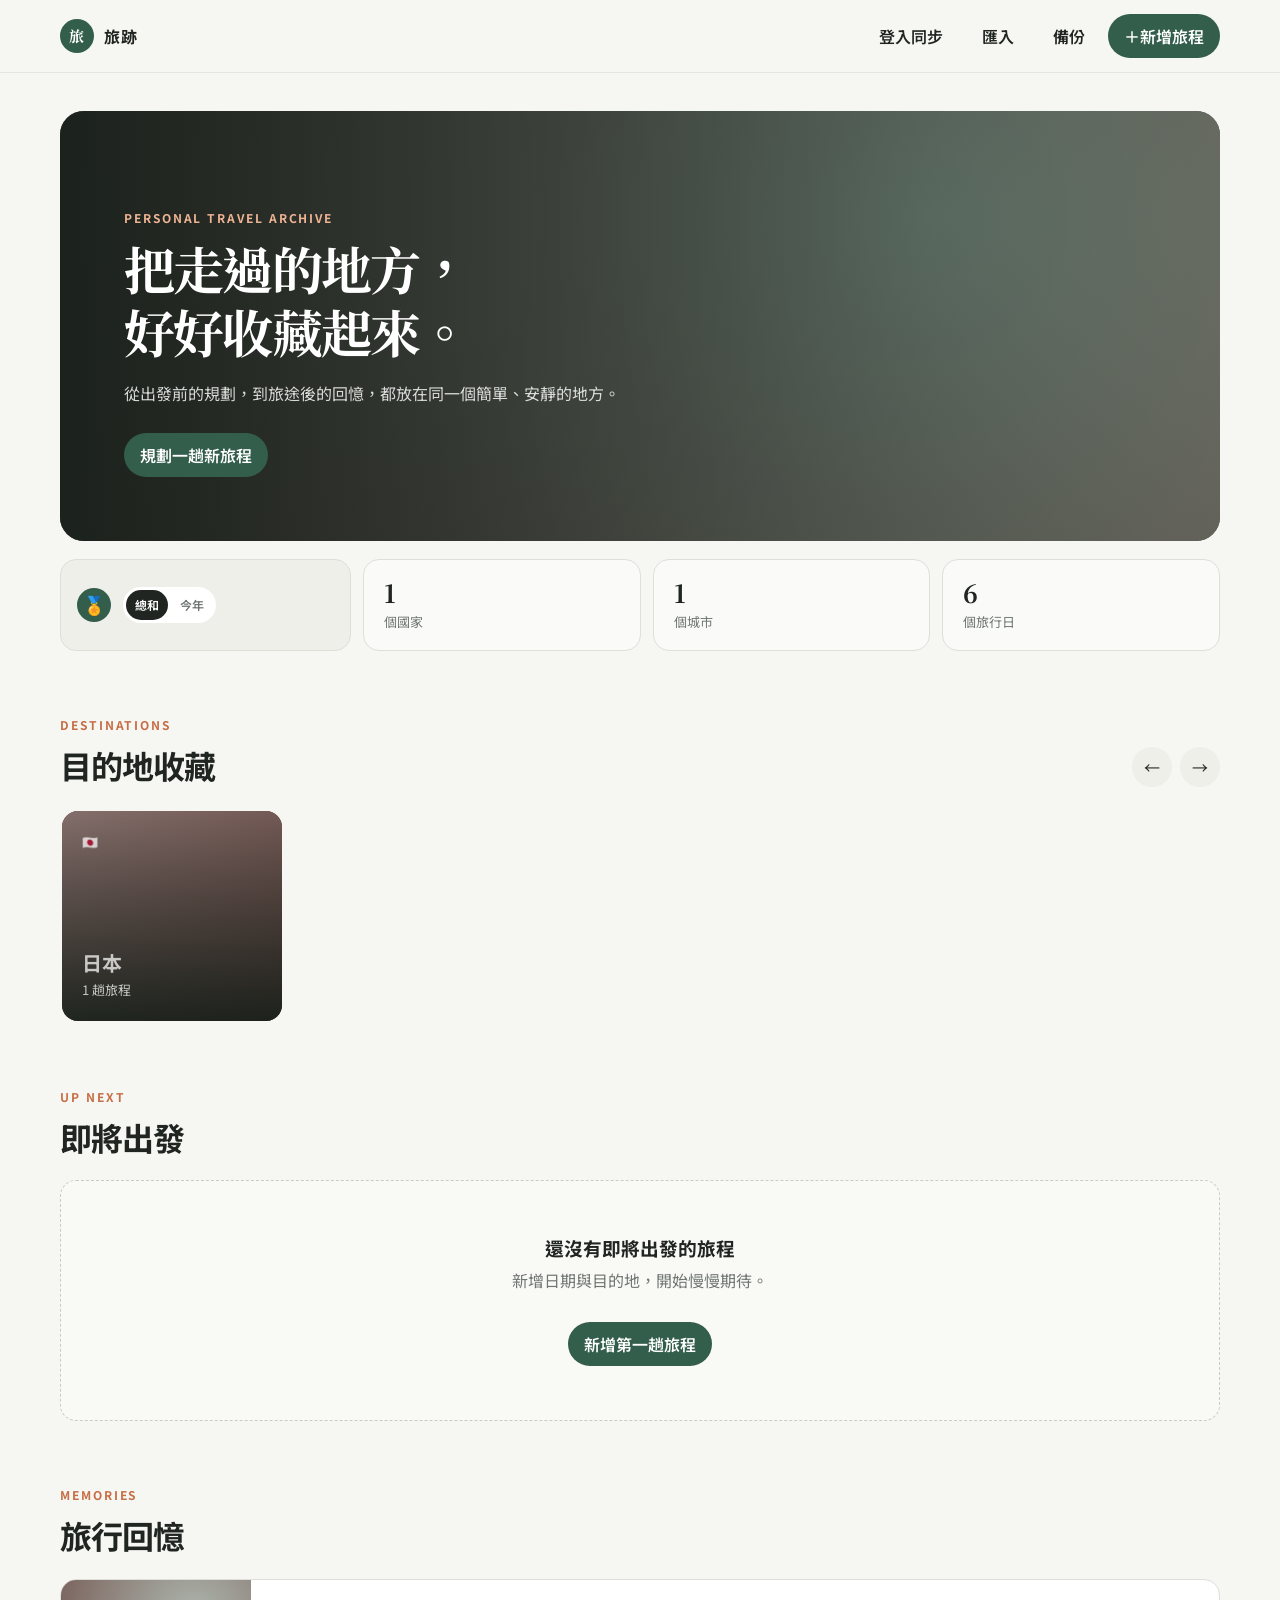
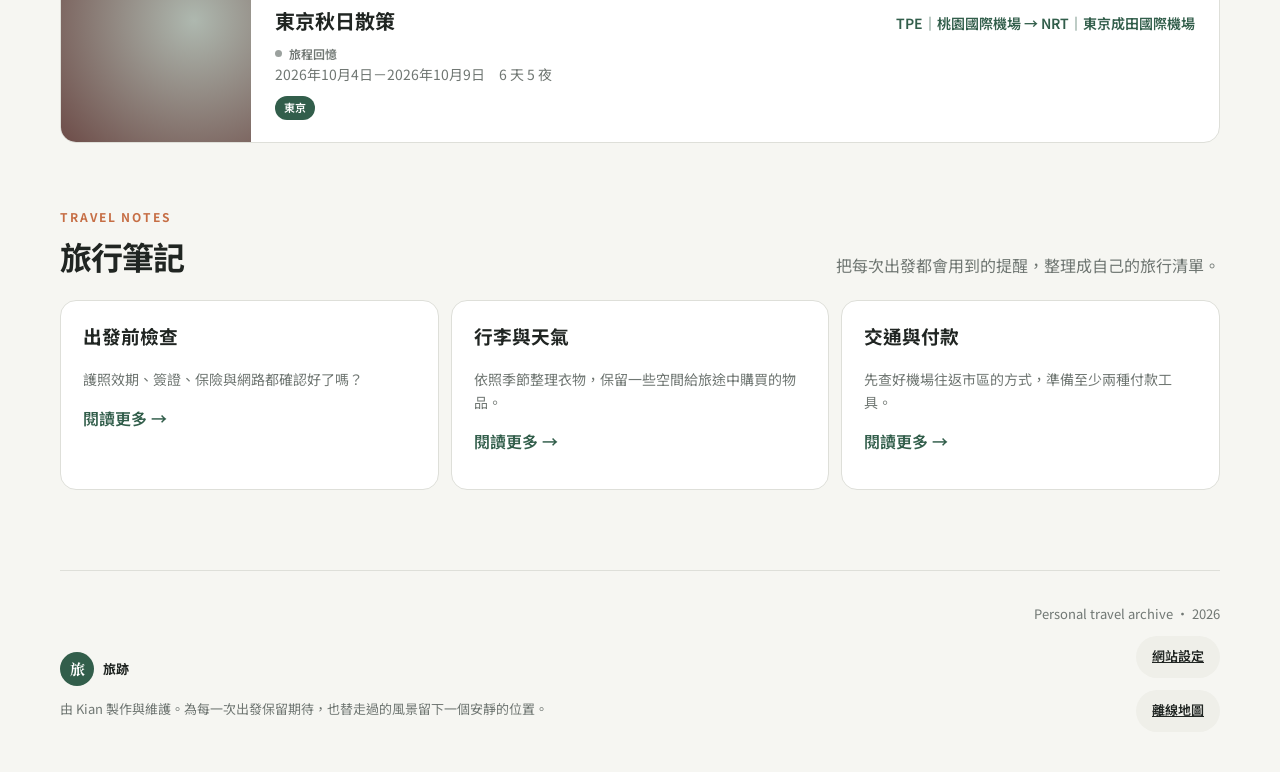
==== commit 4bbbf2e5: "Add clipboard note photos and offline trip maps" ====
--- a/index.html
+++ b/index.html
@@ -37,6 +37,7 @@
     <div class="footer-actions">
       <span>Personal travel archive · 2026</span>
       <a class="button button-soft" href="#settings">網站設定</a>
+      <a class="button button-soft" href="#offline-maps">離線地圖</a>
     </div>
   </footer>
   <input id="file" type="file" accept="application/json,.json" hidden>
@@ -63,6 +64,8 @@
   <div id="toast" class="toast" role="status" aria-live="polite"></div>
   <script src="catalog.js"></script>
   <script src="account.js"></script>
+  <script src="travel-map/notes.js"></script>
+  <script src="travel-map/map.js"></script>
   <script src="app.js"></script>
 </body>
 </html>
--- a/styles.css
+++ b/styles.css
@@ -158,11 +158,53 @@
 .detail-date-row > div:last-child { flex: 0 0 auto; }
 .detail-status { grid-column: 1 / -1; }
 .trip-record-actions { display: flex; flex-wrap: wrap; gap: 8px; margin-top: 28px; }
-.trip-content-tabs { position: sticky; top: 82px; z-index: 12; display: grid; grid-template-columns: repeat(3, minmax(0, 1fr)); gap: 6px; margin-top: 24px; padding: 6px; border: 1px solid rgba(222, 223, 217, .9); border-radius: 999px; background: rgba(255, 255, 255, .88); box-shadow: 0 10px 28px rgba(27, 36, 31, .07); backdrop-filter: blur(14px); }
+.trip-content-tabs { position: sticky; top: 82px; z-index: 12; display: grid; grid-template-columns: repeat(4, minmax(0, 1fr)); gap: 6px; margin-top: 24px; padding: 6px; border: 1px solid rgba(222, 223, 217, .9); border-radius: 999px; background: rgba(255, 255, 255, .88); box-shadow: 0 10px 28px rgba(27, 36, 31, .07); backdrop-filter: blur(14px); }
 .trip-content-tabs .button { width: 100%; color: var(--muted); }
 .trip-content-tabs .button:hover { transform: none; background: var(--surface-soft); color: var(--ink); }
 .trip-content-tabs .button.active { background: var(--accent); color: white; }
 .trip-tab-panels > .section { margin-top: 36px; }
+.trip-itinerary-buttons { display: flex; align-items: center; gap: 6px; }
+.trip-map-layout { display: grid; grid-template-columns: minmax(160px, 205px) minmax(0, 1fr); gap: 16px; align-items: start; }
+.trip-map-sidebar { display: grid; gap: 10px; padding: 14px; border: 1px solid var(--line); border-radius: 14px; background: var(--surface); }
+.trip-map-sidebar label { display: grid; gap: 6px; }
+.trip-map-sidebar p { margin: 0; }
+.trip-map-canvas { height: min(64vh, 660px); min-height: 350px; background: var(--surface-soft); border: 1px solid var(--line); border-radius: 14px; overflow: hidden; }
+.trip-map-marker { display: grid; place-items: center; width: 32px; height: 32px; border-radius: 50%; background: var(--accent); color: #fff; border: 2px solid #fff; box-shadow: 0 1px 5px #0005; cursor: pointer; font-weight: 700; }
+.trip-map-marker:focus-visible { outline: 2px solid #1b392a; outline-offset: 2px; }
+.trip-map-warnings { display: grid; justify-items: start; gap: 6px; margin-top: 8px; }
+.trip-map-warnings p, .trip-map-warnings ul { margin: 0; }
+.offline-map-list { display: grid; gap: 10px; }
+.offline-map-list > div { display: flex; align-items: center; justify-content: space-between; gap: 12px; padding: 10px 14px; background: var(--surface); border: 1px solid var(--line); border-radius: 12px; }
+.plan-location { margin-block: 6px 10px; }
+.plan-location .helper { margin: 4px 0; }
+.plan-location input { max-width: 290px; }
+.note-photo-toolbar { display: flex; flex-wrap: wrap; gap: 8px 12px; align-items: center; padding-block: 8px; font-size: .875rem; }
+.note-photo-toolbar > p, .note-photo-toolbar > .note-photo-grid { flex-basis: 100%; margin: 0; }
+.note-photo-picker { position: relative; cursor: pointer; }
+.note-photo-picker input { opacity: 0; position: absolute; inset: 0; width: 100%; height: 100%; cursor: pointer; }
+.note-photo-picker:focus-within { outline: 2px solid var(--accent); outline-offset: 2px; }
+.note-photo-grid { display: flex; flex-wrap: wrap; gap: 8px; }
+.note-photo-grid > div { position: relative; }
+.note-photo-grid img { display: block; width: 76px; height: 76px; object-fit: cover; border-radius: 8px; }
+.note-photo-grid .icon-button { position: absolute; right: 0; top: 0; width: 32px; height: 32px; }
+.note-photo-view button { padding: 0; border: 0; background: transparent; cursor: zoom-in; }
+.note-photo-lightbox { width: min(850px, calc(100% - 24px)); padding: 12px; }
+.note-photo-lightbox button { display: block; margin-left: auto; margin-bottom: 10px; }
+.note-photo-lightbox img { display: block; width: 100%; max-height: 72dvh; object-fit: contain; }
+.plan-note-view p:empty { display: none; }
+
+@media (max-width: 680px) {
+  .trip-map-layout { display: flex; flex-direction: column; gap: 10px; }
+  .trip-map-sidebar, .trip-map-content { width: 100%; }
+  .trip-map-sidebar { grid-template-columns: minmax(0, 1fr) auto; align-items: end; }
+  .trip-map-sidebar p { grid-column: 1 / -1; }
+  .trip-map-canvas { height: 54dvh; min-height: 260px; }
+  .note-photo-grid img { width: 64px; height: 64px; }
+}
+
+@media print {
+  .trip-tab-panel.trip-map-panel { display: none !important; }
+}
 .table-card { overflow: hidden; border: 1px solid var(--line); border-radius: var(--radius-md); background: var(--surface); }
 .data-row { display: grid; grid-template-columns: 140px 1.15fr 1fr 1.6fr; gap: 20px; padding: 18px 22px; border-bottom: 1px solid var(--line); }
 .data-row:last-child { border-bottom: 0; }
